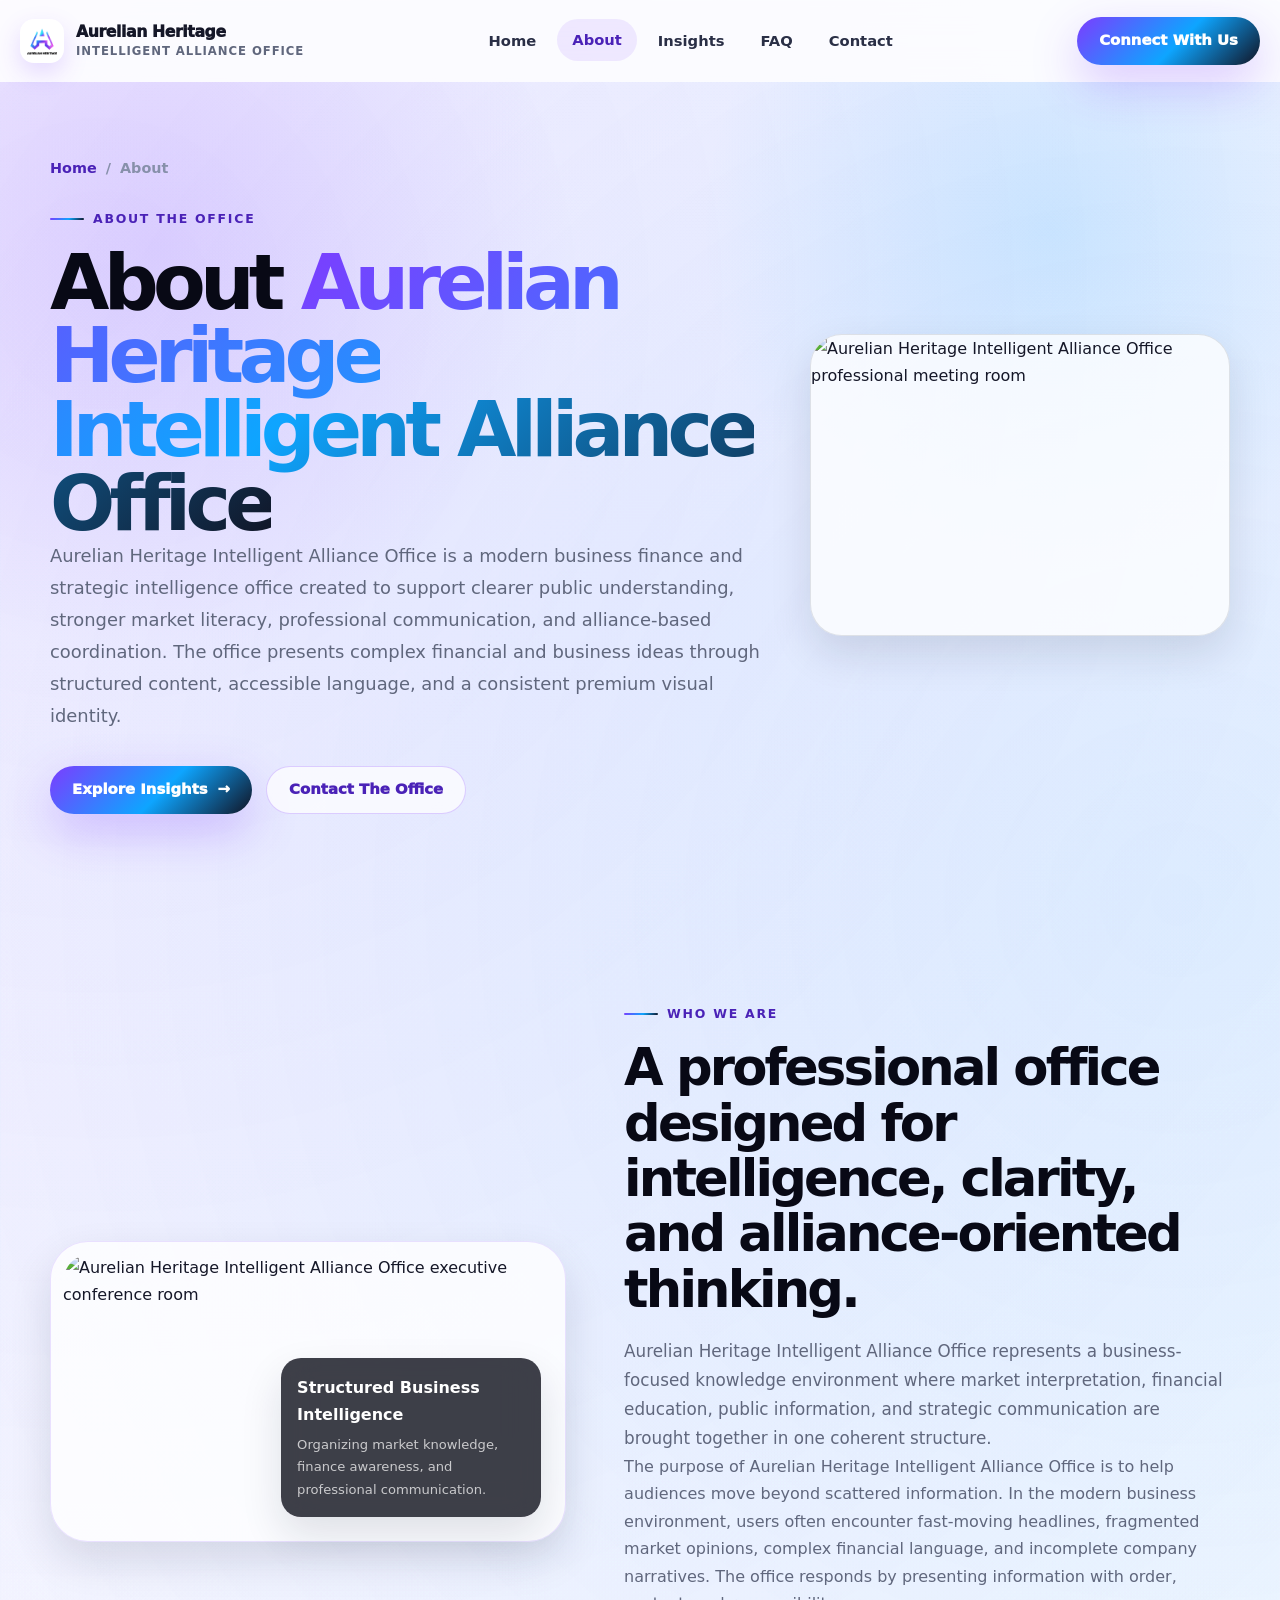
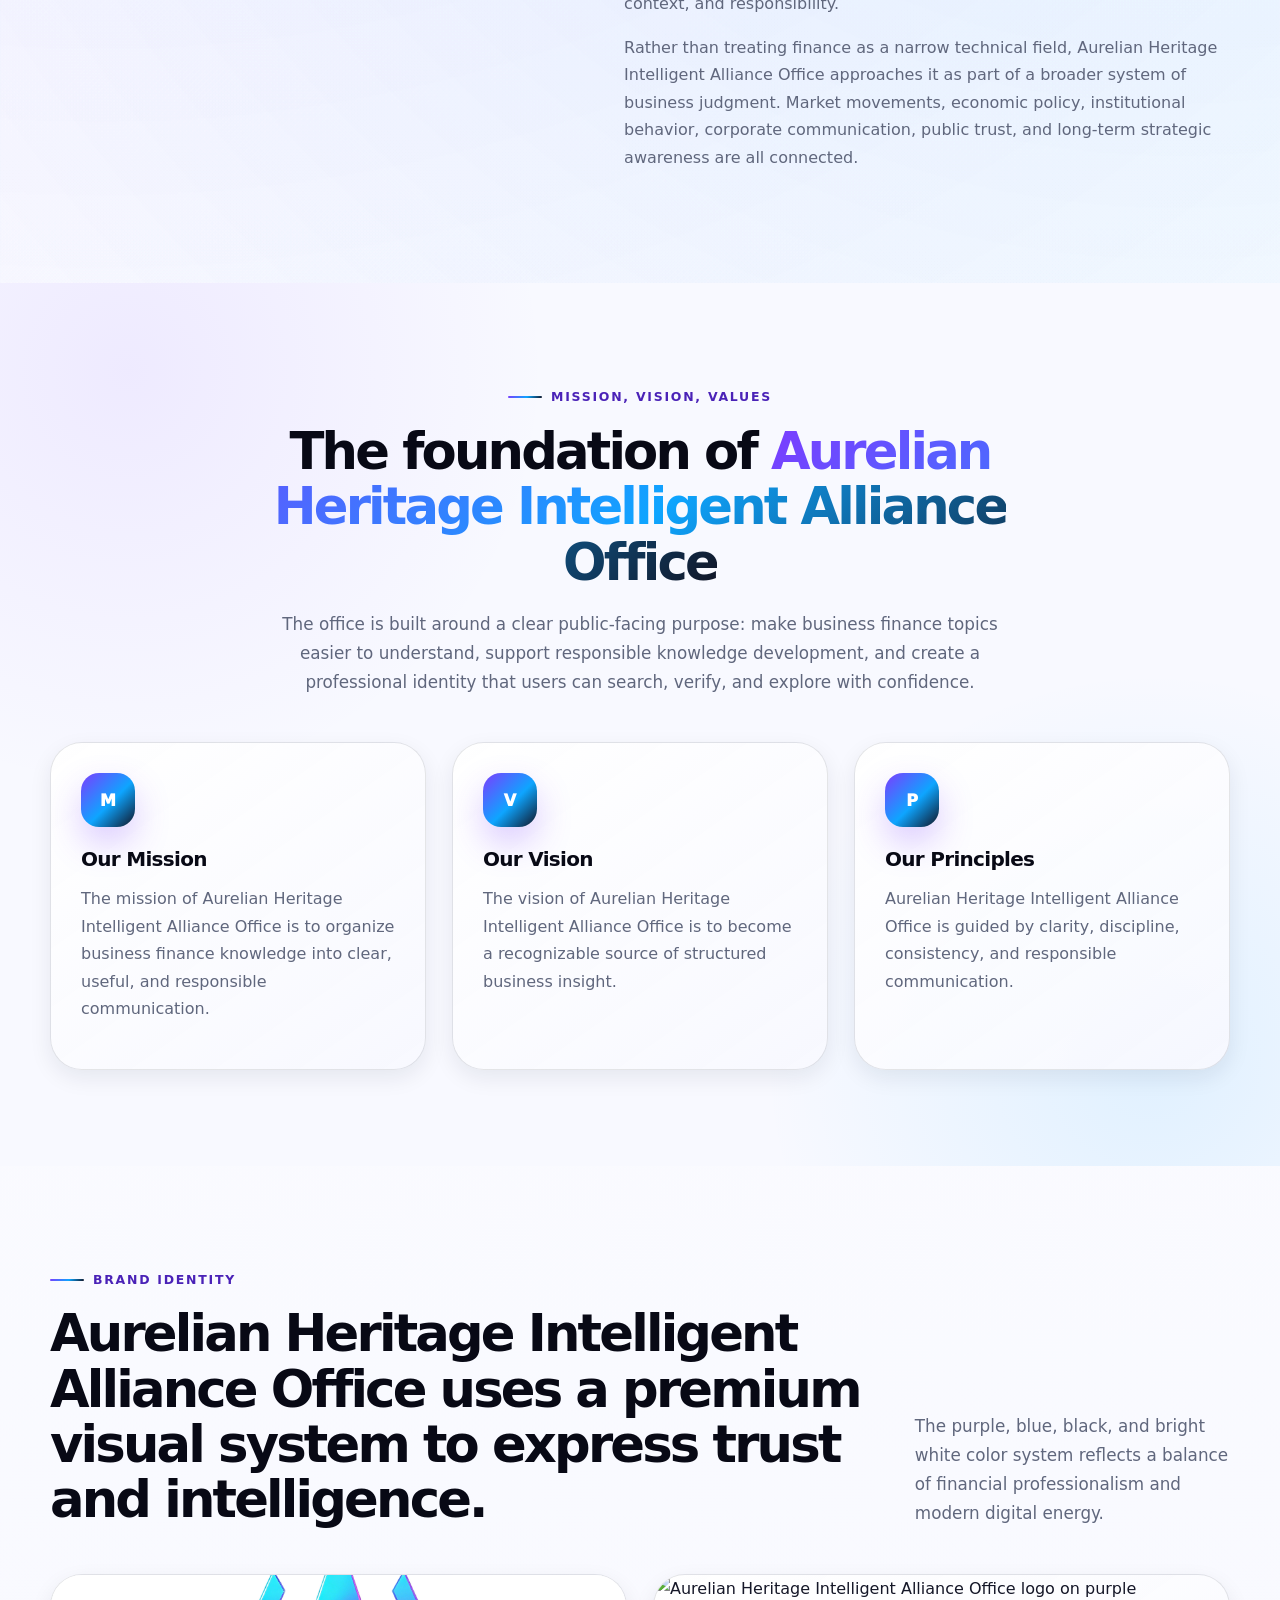
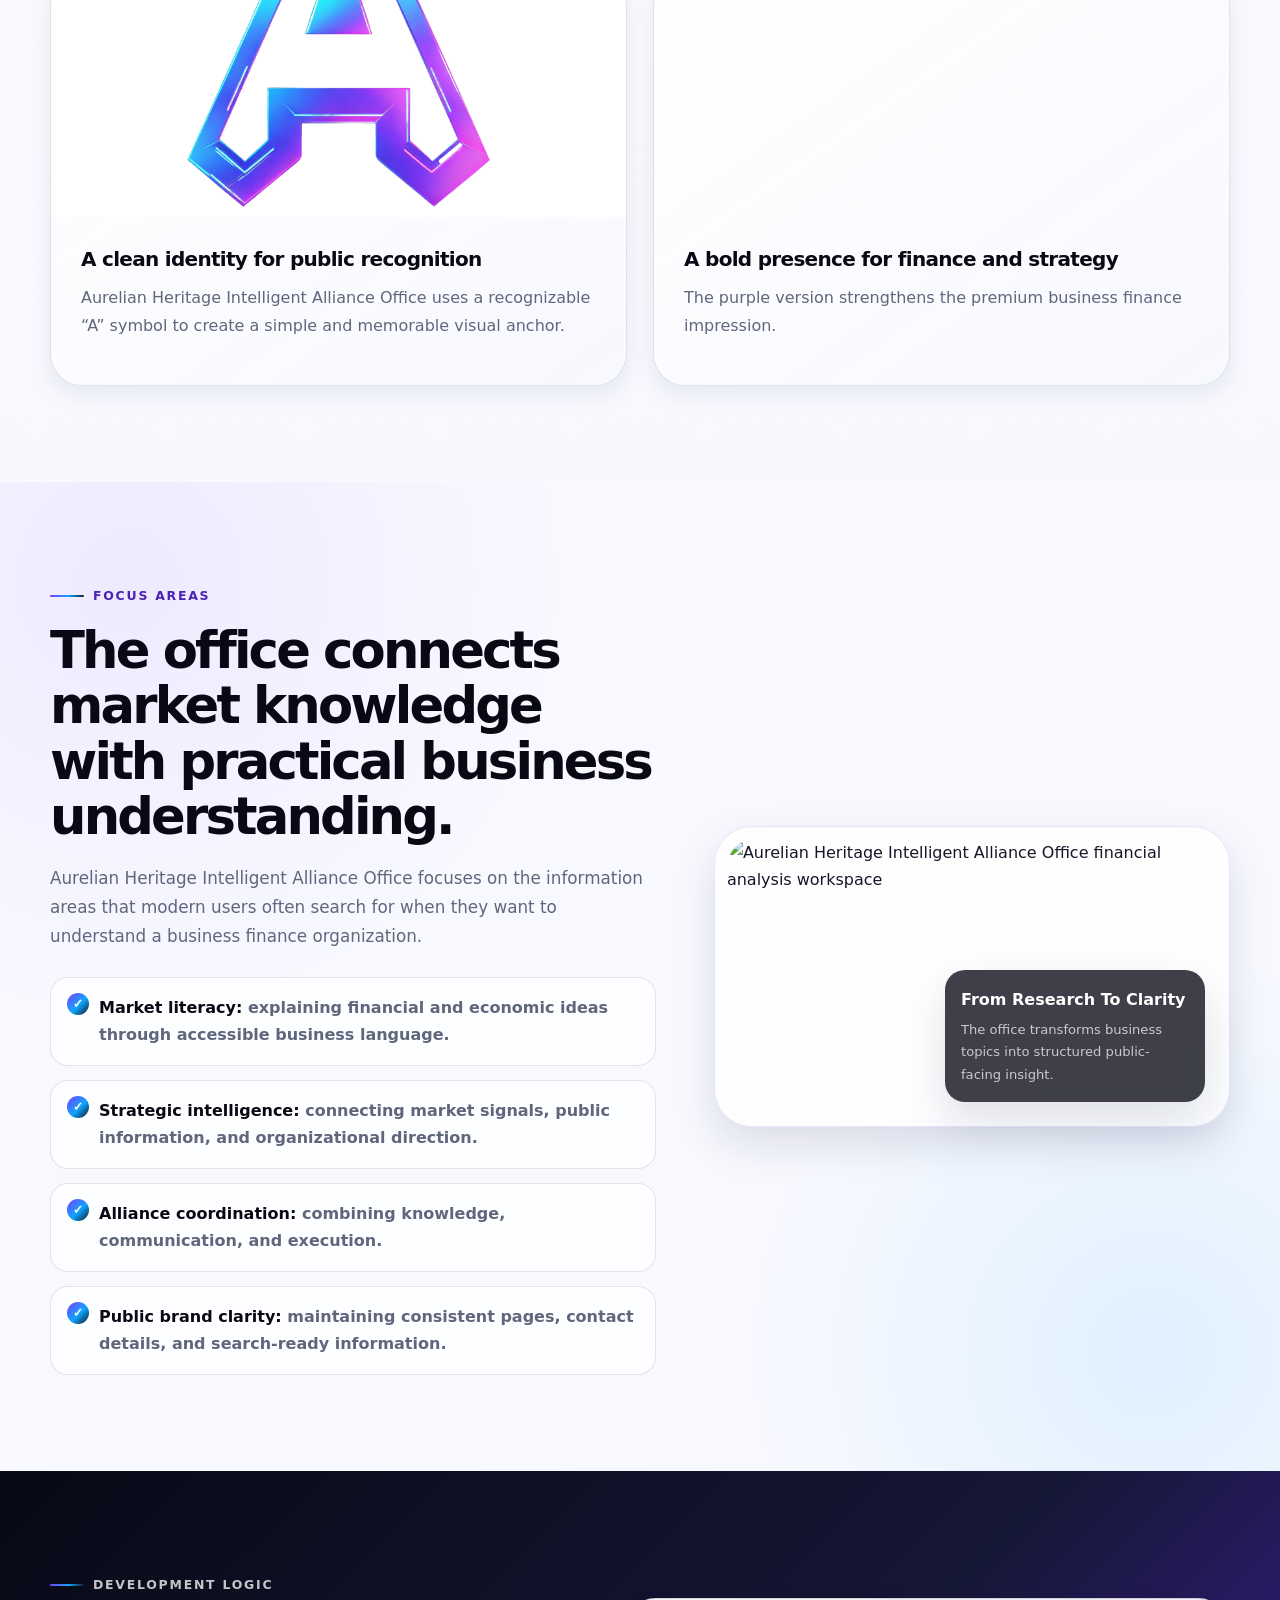
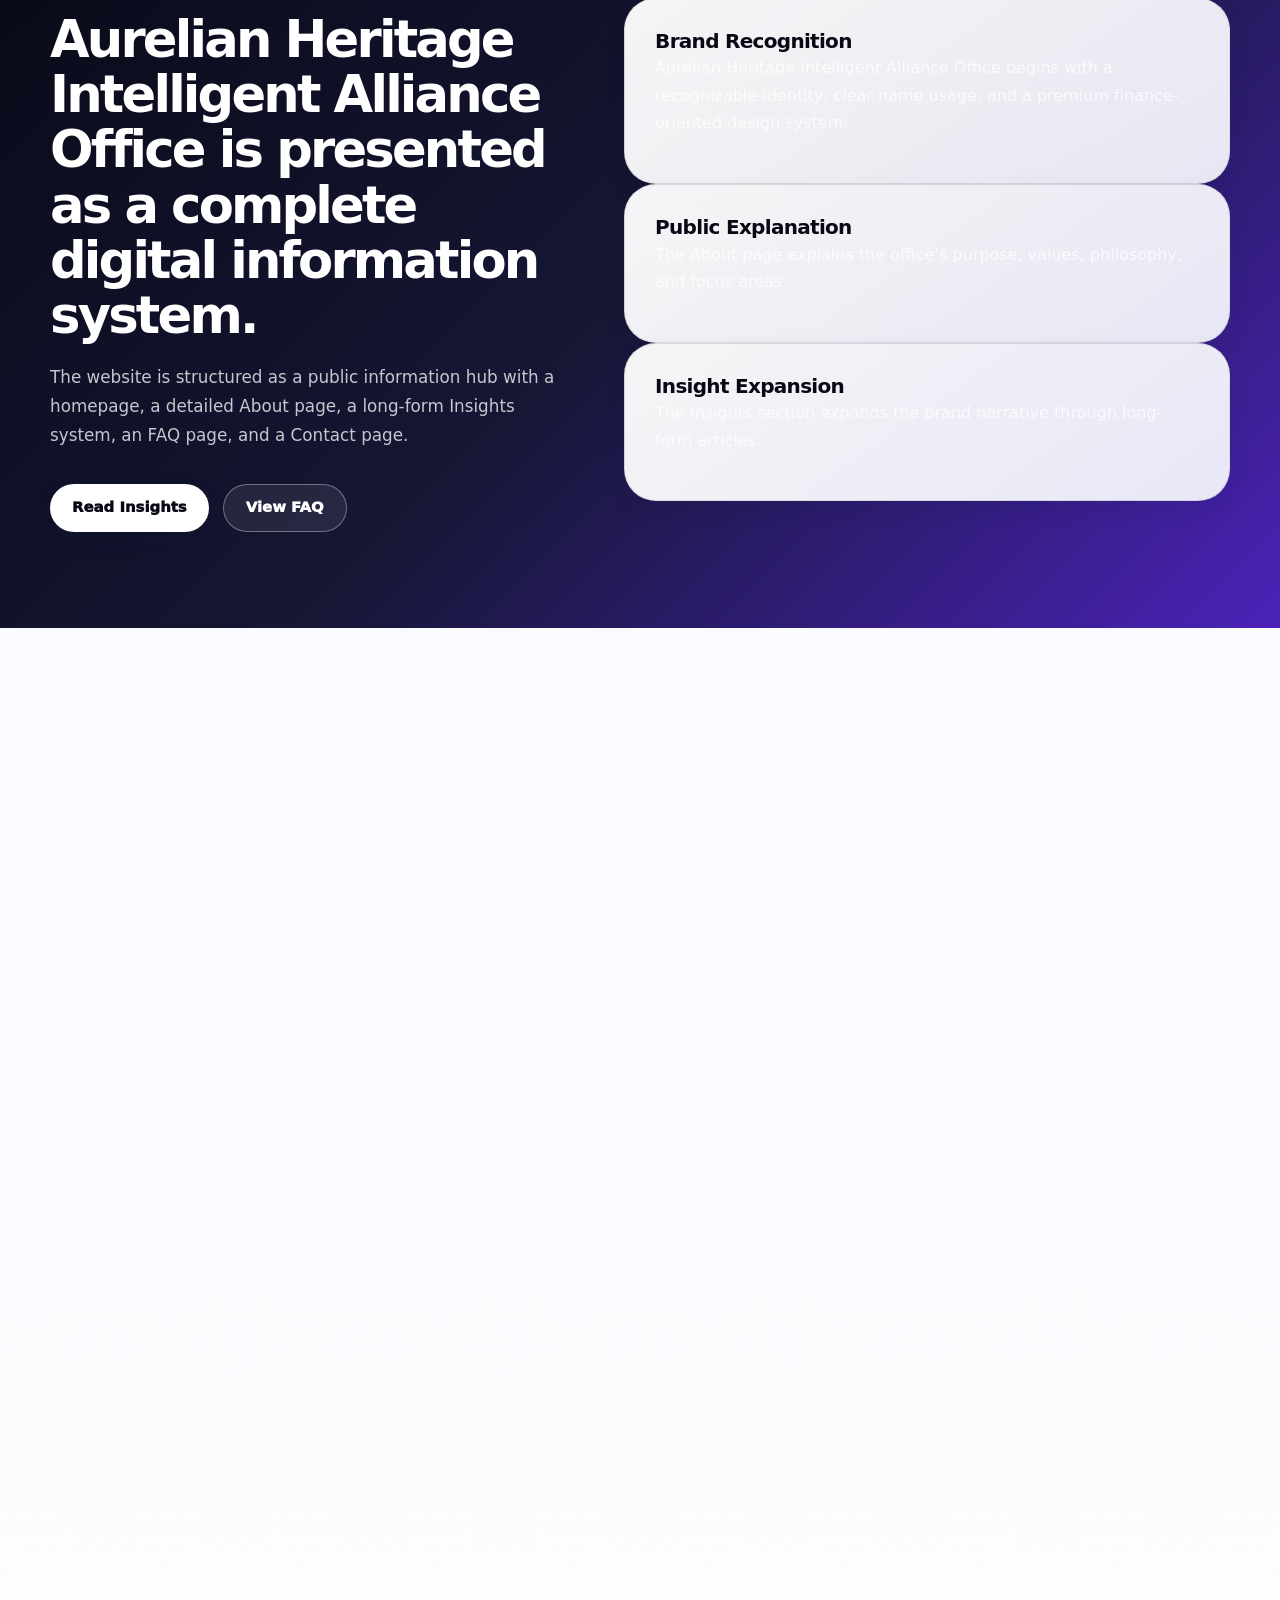
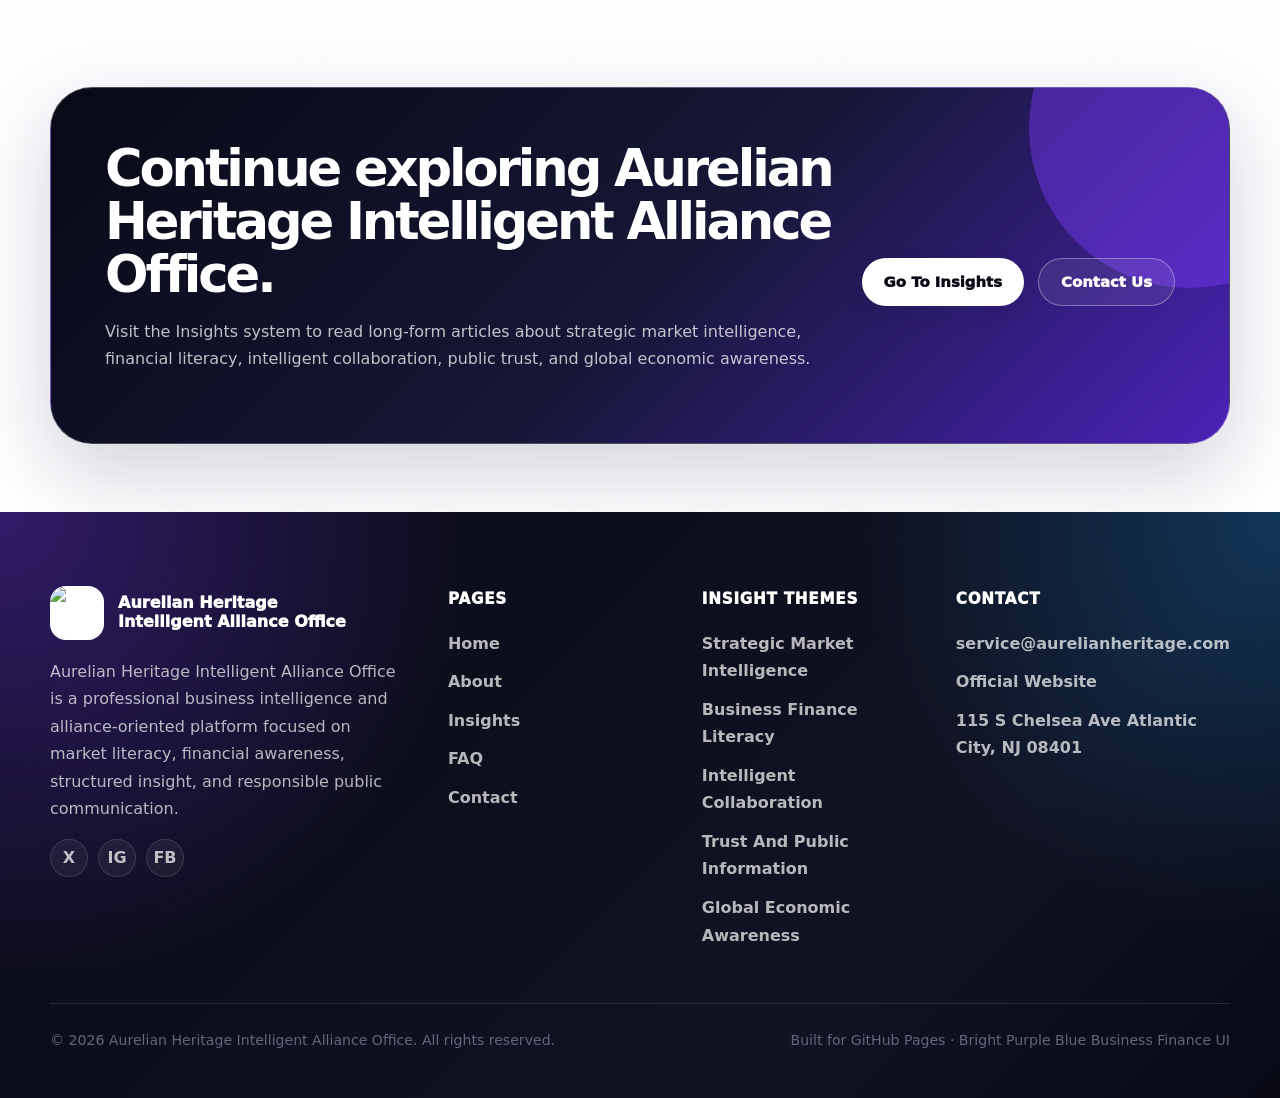
==== about.html @ 4297b08a "Add files via upload" ====
<!DOCTYPE html><html lang="en"><head><meta charset="UTF-8"/><meta http-equiv="X-UA-Compatible" content="IE=edge"/><meta name="viewport" content="width=device-width, initial-scale=1.0"/><title>About Aurelian Heritage Intelligent Alliance Office | Business Finance Intelligence Office</title><meta name="description" content="Learn about Aurelian Heritage Intelligent Alliance Office, a business finance and strategic intelligence office focused on market literacy, alliance thinking, public clarity, and professional knowledge coordination."/><meta name="keywords" content="Aurelian Heritage Intelligent Alliance Office, Aurelian Heritage, business finance office, intelligent alliance office, strategic market insight, financial literacy, global economic awareness"/><meta name="author" content="Aurelian Heritage Intelligent Alliance Office"/><meta name="robots" content="index, follow"/><link rel="canonical" href="https://Aurelian-Heritage.github.io/about.html"/><meta property="og:type" content="website"/><meta property="og:title" content="About Aurelian Heritage Intelligent Alliance Office | Business Finance Intelligence Office"/><meta property="og:description" content="Learn about Aurelian Heritage Intelligent Alliance Office, a business finance and strategic intelligence office focused on market literacy, alliance thinking, public clarity, and professional knowledge coordination."/><meta property="og:url" content="https://Aurelian-Heritage.github.io/about.html"/><meta property="og:image" content="https://Aurelian-Heritage.github.io/images/8.png"/><meta property="og:site_name" content="Aurelian Heritage Intelligent Alliance Office"/><meta name="twitter:card" content="summary_large_image"/><meta name="twitter:title" content="About Aurelian Heritage Intelligent Alliance Office | Business Finance Intelligence Office"/><meta name="twitter:description" content="Learn about Aurelian Heritage Intelligent Alliance Office, a business finance and strategic intelligence office focused on market literacy, alliance thinking, public clarity, and professional knowledge coordination."/><meta name="twitter:image" content="https://Aurelian-Heritage.github.io/images/8.png"/><link rel="icon" type="image/png" href="images/Aurelian Heritage-2.png"/><link rel="apple-touch-icon" href="images/Aurelian Heritage-2.png"/><link rel="stylesheet" href="css/style.css"/></head><body><header class="site-header"><nav class="navbar" aria-label="Main navigation"><a href="index.html" class="brand" aria-label="Aurelian Heritage Intelligent Alliance Office home"><img src="images/Aurelian Heritage-2.png" alt="Aurelian Heritage Intelligent Alliance Office logo" class="brand-logo"/><span class="brand-text"><span class="brand-name">Aurelian Heritage</span><span class="brand-tagline">Intelligent Alliance Office</span></span></a><ul class="nav-menu"><li><a href="index.html" class="nav-link ">Home</a></li><li><a href="about.html" class="nav-link active">About</a></li><li><a href="insights.html" class="nav-link ">Insights</a></li><li><a href="faq.html" class="nav-link ">FAQ</a></li><li><a href="contact.html" class="nav-link ">Contact</a></li></ul><div class="nav-actions"><a href="contact.html" class="btn btn-primary">Connect With Us</a><button class="menu-toggle" type="button" aria-label="Open navigation menu"><span></span><span></span><span></span></button></div></nav></header>
<main><section class="page-hero"><div class="container"><div class="page-hero-grid"><div class="reveal-left"><div class="breadcrumb"><a href="index.html">Home</a><span>/</span><span>About</span></div><span class="eyebrow">About The Office</span><h1 class="display-title">About <span class="gradient-text">Aurelian Heritage Intelligent Alliance Office</span></h1><p class="lead">Aurelian Heritage Intelligent Alliance Office is a modern business finance and strategic intelligence office created to support clearer public understanding, stronger market literacy, professional communication, and alliance-based coordination. The office presents complex financial and business ideas through structured content, accessible language, and a consistent premium visual identity.</p><div class="hero-actions"><a href="insights.html" class="btn btn-primary">Explore Insights <span class="arrow">→</span></a><a href="contact.html" class="btn btn-outline">Contact The Office</a></div></div><div class="page-hero-card reveal-right"><img src="images/8.png" alt="Aurelian Heritage Intelligent Alliance Office professional meeting room"/></div></div></div></section>
<section class="page-section"><div class="container"><div class="split-layout"><div class="split-media media-frame wide reveal-left"><img src="images/13.png" alt="Aurelian Heritage Intelligent Alliance Office executive conference room"/><div class="media-caption"><strong>Structured Business Intelligence</strong><p>Organizing market knowledge, finance awareness, and professional communication.</p></div></div><div class="reveal-right"><span class="eyebrow">Who We Are</span><h2 class="section-title">A professional office designed for intelligence, clarity, and alliance-oriented thinking.</h2><p class="section-subtitle">Aurelian Heritage Intelligent Alliance Office represents a business-focused knowledge environment where market interpretation, financial education, public information, and strategic communication are brought together in one coherent structure.</p><p>The purpose of Aurelian Heritage Intelligent Alliance Office is to help audiences move beyond scattered information. In the modern business environment, users often encounter fast-moving headlines, fragmented market opinions, complex financial language, and incomplete company narratives. The office responds by presenting information with order, context, and responsibility.</p><p>Rather than treating finance as a narrow technical field, Aurelian Heritage Intelligent Alliance Office approaches it as part of a broader system of business judgment. Market movements, economic policy, institutional behavior, corporate communication, public trust, and long-term strategic awareness are all connected.</p></div></div></div></section>
<section class="page-section bg-light"><div class="container"><div class="section-head center reveal"><span class="eyebrow">Mission, Vision, Values</span><h2 class="section-title">The foundation of <span>Aurelian Heritage Intelligent Alliance Office</span></h2><p class="section-subtitle">The office is built around a clear public-facing purpose: make business finance topics easier to understand, support responsible knowledge development, and create a professional identity that users can search, verify, and explore with confidence.</p></div><div class="grid-3"><article class="card feature-card reveal"><div class="card-body"><div class="icon-box">M</div><h3 class="card-title">Our Mission</h3><p class="card-text">The mission of Aurelian Heritage Intelligent Alliance Office is to organize business finance knowledge into clear, useful, and responsible communication.</p></div></article><article class="card feature-card reveal delay-1"><div class="card-body"><div class="icon-box">V</div><h3 class="card-title">Our Vision</h3><p class="card-text">The vision of Aurelian Heritage Intelligent Alliance Office is to become a recognizable source of structured business insight.</p></div></article><article class="card feature-card reveal delay-2"><div class="card-body"><div class="icon-box">P</div><h3 class="card-title">Our Principles</h3><p class="card-text">Aurelian Heritage Intelligent Alliance Office is guided by clarity, discipline, consistency, and responsible communication.</p></div></article></div></div></section>
<section class="page-section"><div class="container"><div class="section-head"><div class="reveal-left"><span class="eyebrow">Brand Identity</span><h2 class="section-title">Aurelian Heritage Intelligent Alliance Office uses a premium visual system to express trust and intelligence.</h2></div><p class="section-subtitle reveal-right">The purple, blue, black, and bright white color system reflects a balance of financial professionalism and modern digital energy.</p></div><div class="grid-2"><article class="card reveal-left"><div class="blog-image"><img src="images/LOGO1.png" alt="Aurelian Heritage Intelligent Alliance Office logo on white" class="image-square logo-image"/></div><div class="card-body"><h3 class="card-title">A clean identity for public recognition</h3><p class="card-text">Aurelian Heritage Intelligent Alliance Office uses a recognizable “A” symbol to create a simple and memorable visual anchor.</p></div></article><article class="card reveal-right"><div class="blog-image"><img src="images/LOGO2.png" alt="Aurelian Heritage Intelligent Alliance Office logo on purple" class="image-square logo-image"/></div><div class="card-body"><h3 class="card-title">A bold presence for finance and strategy</h3><p class="card-text">The purple version strengthens the premium business finance impression.</p></div></article></div></div></section>
<section class="page-section bg-light"><div class="container"><div class="split-layout reverse"><div class="reveal-left"><span class="eyebrow">Focus Areas</span><h2 class="section-title">The office connects market knowledge with practical business understanding.</h2><p class="section-subtitle">Aurelian Heritage Intelligent Alliance Office focuses on the information areas that modern users often search for when they want to understand a business finance organization.</p><ul class="check-list"><li><strong>Market literacy:</strong> explaining financial and economic ideas through accessible business language.</li><li><strong>Strategic intelligence:</strong> connecting market signals, public information, and organizational direction.</li><li><strong>Alliance coordination:</strong> combining knowledge, communication, and execution.</li><li><strong>Public brand clarity:</strong> maintaining consistent pages, contact details, and search-ready information.</li></ul></div><div class="split-media media-frame wide reveal-right"><img src="images/15.png" alt="Aurelian Heritage Intelligent Alliance Office financial analysis workspace"/><div class="media-caption"><strong>From Research To Clarity</strong><p>The office transforms business topics into structured public-facing insight.</p></div></div></div></div></section>
<section class="page-section bg-dark"><div class="container"><div class="split-layout"><div class="reveal-left"><span class="eyebrow">Development Logic</span><h2 class="section-title" style="color:#fff">Aurelian Heritage Intelligent Alliance Office is presented as a complete digital information system.</h2><p class="section-subtitle">The website is structured as a public information hub with a homepage, a detailed About page, a long-form Insights system, an FAQ page, and a Contact page.</p><div class="hero-actions"><a href="insights.html" class="btn btn-light">Read Insights</a><a href="faq.html" class="btn btn-outline" style="color:#fff;border-color:rgba(255,255,255,.34);background:rgba(255,255,255,.08)">View FAQ</a></div></div><div class="timeline reveal-right"><div class="card"><div class="card-body"><h3 class="card-title">Brand Recognition</h3><p>Aurelian Heritage Intelligent Alliance Office begins with a recognizable identity, clear name usage, and a premium finance-oriented design system.</p></div></div><div class="card"><div class="card-body"><h3 class="card-title">Public Explanation</h3><p>The About page explains the office’s purpose, values, philosophy, and focus areas.</p></div></div><div class="card"><div class="card-body"><h3 class="card-title">Insight Expansion</h3><p>The Insights section expands the brand narrative through long-form articles.</p></div></div></div></div></div></section>
<section class="page-section"><div class="container"><div class="visual-mosaic"><img src="images/14.png" alt="Aurelian Heritage Intelligent Alliance Office reception area" class="mosaic-large reveal-left"/><div class="mosaic-stack"><img src="images/9.png" alt="collaboration area" class="reveal-right delay-1"/><img src="images/44.png" alt="premium notebook brand visual" class="reveal-right delay-2"/></div></div></div></section>
<section class="page-section-sm"><div class="container"><div class="cta-block reveal"><div class="cta-content"><div><h2>Continue exploring Aurelian Heritage Intelligent Alliance Office.</h2><p>Visit the Insights system to read long-form articles about strategic market intelligence, financial literacy, intelligent collaboration, public trust, and global economic awareness.</p></div><div class="hero-actions"><a href="insights.html" class="btn btn-light">Go To Insights</a><a href="contact.html" class="btn btn-outline" style="color:#fff;border-color:rgba(255,255,255,.34);background:rgba(255,255,255,.08)">Contact Us</a></div></div></div></div></section></main><footer class="site-footer"><div class="container"><div class="footer-grid"><div><a href="index.html" class="footer-brand"><img src="images/LOGO2.png" alt="Aurelian Heritage Intelligent Alliance Office footer logo"/><span>Aurelian Heritage<br/>Intelligent Alliance Office</span></a><p class="footer-about">Aurelian Heritage Intelligent Alliance Office is a professional business intelligence and alliance-oriented platform focused on market literacy, financial awareness, structured insight, and responsible public communication.</p><div class="footer-social"><a href="#" data-social-placeholder aria-label="Aurelian Heritage X profile placeholder">X</a><a href="#" data-social-placeholder aria-label="Aurelian Heritage Instagram profile placeholder">IG</a><a href="#" data-social-placeholder aria-label="Aurelian Heritage Facebook profile placeholder">FB</a></div></div><div><h3 class="footer-title">Pages</h3><ul class="footer-links"><li><a href="index.html">Home</a></li><li><a href="about.html">About</a></li><li><a href="insights.html">Insights</a></li><li><a href="faq.html">FAQ</a></li><li><a href="contact.html">Contact</a></li></ul></div><div><h3 class="footer-title">Insight Themes</h3><ul class="footer-links"><li><a href="article-1.html">Strategic Market Intelligence</a></li><li><a href="article-2.html">Business Finance Literacy</a></li><li><a href="article-3.html">Intelligent Collaboration</a></li><li><a href="article-4.html">Trust And Public Information</a></li><li><a href="article-5.html">Global Economic Awareness</a></li></ul></div><div><h3 class="footer-title">Contact</h3><ul class="footer-links"><li><a href="mailto:service@aurelianheritage.com">service@aurelianheritage.com</a></li><li><a href="https://aurelianheritage.com/" target="_blank" rel="noopener noreferrer">Official Website</a></li><li><a href="https://www.google.com/maps/search/?api=1&query=115%20S%20Chelsea%20Ave%20Atlantic%20City%20New%20Jersey%2008401" target="_blank" rel="noopener noreferrer">115 S Chelsea Ave Atlantic City, NJ 08401</a></li></ul></div></div><div class="footer-bottom"><p>© <span data-current-year></span> Aurelian Heritage Intelligent Alliance Office. All rights reserved.</p><p>Built for GitHub Pages · Bright Purple Blue Business Finance UI</p></div></div></footer><button class="back-to-top" type="button" data-back-to-top aria-label="Back to top">↑</button><script src="js/main.js"></script></body></html>
---- css/style.css ----
/* =========================================================
   Aurelian Heritage Intelligent Alliance Office
   Pure HTML + CSS + JS GitHub Pages Website
   Theme: Bright Purple / Blue / Black Business Finance UI
   ========================================================= */
:root{
  --primary:#7c3cff;--primary-dark:#4a22b7;--blue:#0ea5ff;--blue-dark:#075de7;--black:#080915;--dark:#111323;--text:#151728;--muted:#60677d;--line:rgba(14,20,40,.11);--white:#fff;--light:#f7f8ff;--lav:#efe8ff;--gradient:linear-gradient(135deg,#7c3cff 0%,#0ea5ff 55%,#111323 100%);--gradient-dark:linear-gradient(135deg,#080915 0%,#151735 52%,#4b22b8 100%);--shadow:0 18px 42px rgba(19,24,48,.12);--shadow-lg:0 30px 80px rgba(19,24,48,.18);--radius:24px;--container:1180px;--header:82px;font-family:Inter,ui-sans-serif,system-ui,-apple-system,BlinkMacSystemFont,"Segoe UI",Arial,sans-serif}
*{box-sizing:border-box}html{scroll-behavior:smooth}body{margin:0;font-family:var(--font-family);line-height:1.72;color:var(--text);background:radial-gradient(circle at 8% 4%,rgba(124,60,255,.11),transparent 28%),radial-gradient(circle at 92% 12%,rgba(14,165,255,.12),transparent 24%),linear-gradient(180deg,#fff 0%,#f7f8ff 55%,#fff 100%);overflow-x:hidden}body.menu-open{overflow:hidden}img{max-width:100%;display:block}a{text-decoration:none;color:inherit}p{margin:0 0 1rem;color:var(--muted)}strong{color:var(--black)}.container{width:min(var(--container),calc(100% - 40px));margin:auto}.container-wide{width:min(1320px,calc(100% - 40px));margin:auto}.page-section{padding:96px 0}.page-section-sm{padding:68px 0}.bg-light{background:radial-gradient(circle at 10% 10%,rgba(124,60,255,.08),transparent 30%),radial-gradient(circle at 90% 88%,rgba(14,165,255,.10),transparent 28%),#f8f9ff}.bg-dark{background:var(--gradient-dark);color:#fff}.bg-dark p,.bg-dark .section-subtitle,.bg-dark .eyebrow{color:rgba(255,255,255,.76)}.text-center{text-align:center}.eyebrow{display:inline-flex;align-items:center;gap:9px;margin-bottom:16px;color:var(--primary-dark);font-size:.78rem;font-weight:900;letter-spacing:.14em;text-transform:uppercase}.eyebrow:before{content:"";width:34px;height:2px;border-radius:99px;background:var(--gradient)}.section-title{margin:0;color:var(--black);font-size:clamp(2rem,4vw,4rem);line-height:1.08;letter-spacing:-.055em}.section-title span,.gradient-text{background:var(--gradient);-webkit-background-clip:text;background-clip:text;color:transparent}.section-subtitle{max-width:760px;margin:20px 0 0;color:var(--muted);font-size:1.05rem}.section-head{display:flex;align-items:flex-end;justify-content:space-between;gap:36px;margin-bottom:46px}.section-head.center{display:block;text-align:center;max-width:880px;margin:0 auto 46px}.section-head.center .section-subtitle{margin-left:auto;margin-right:auto}.display-title{margin:0;color:var(--black);font-size:clamp(2.7rem,6vw,6.6rem);line-height:.96;letter-spacing:-.075em}.lead{color:var(--muted);font-size:clamp(1.02rem,1.4vw,1.22rem);line-height:1.78}.kicker{display:inline-flex;align-items:center;gap:10px;padding:8px 13px;border:1px solid rgba(124,60,255,.14);border-radius:999px;color:var(--primary-dark);background:rgba(255,255,255,.72);box-shadow:0 8px 22px rgba(19,24,48,.08);font-size:.82rem;font-weight:900}.kicker-dot{width:8px;height:8px;border-radius:50%;background:var(--blue);box-shadow:0 0 0 7px rgba(14,165,255,.14)}
.site-header{position:sticky;top:0;z-index:1000;height:var(--header);border-bottom:1px solid rgba(255,255,255,.14);background:rgba(255,255,255,.78);backdrop-filter:blur(22px);transition:.28s}.site-header.is-scrolled{background:rgba(255,255,255,.94);border-color:rgba(14,20,40,.08);box-shadow:0 12px 36px rgba(20,24,52,.08)}.navbar{width:min(1320px,calc(100% - 40px));height:100%;margin:auto;display:flex;align-items:center;justify-content:space-between;gap:28px}.brand{display:inline-flex;align-items:center;gap:12px;min-width:max-content}.brand-logo{width:44px;height:44px;border-radius:14px;object-fit:contain;background:#fff;box-shadow:0 10px 24px rgba(124,60,255,.18)}.brand-text{display:flex;flex-direction:column;line-height:1.1}.brand-name{font-size:.98rem;font-weight:950;letter-spacing:-.025em}.brand-tagline{margin-top:4px;color:var(--muted);font-size:.73rem;font-weight:800;letter-spacing:.08em;text-transform:uppercase}.nav-menu{display:flex;align-items:center;gap:6px;margin:0;padding:0;list-style:none}.nav-link{display:inline-flex;align-items:center;min-height:42px;padding:0 15px;border-radius:999px;color:#2a2f46;font-size:.92rem;font-weight:900;transition:.18s}.nav-link:hover,.nav-link.active{color:var(--primary-dark);background:rgba(124,60,255,.10);transform:translateY(-1px)}.nav-actions{display:flex;align-items:center;gap:12px}.menu-toggle{display:none;width:46px;height:46px;border:1px solid var(--line);border-radius:14px;background:#fff;box-shadow:0 8px 22px rgba(19,24,48,.08)}.menu-toggle span{display:block;width:20px;height:2px;margin:5px auto;border-radius:99px;background:var(--black);transition:.28s}.menu-toggle.is-active span:nth-child(1){transform:translateY(7px) rotate(45deg)}.menu-toggle.is-active span:nth-child(2){opacity:0}.menu-toggle.is-active span:nth-child(3){transform:translateY(-7px) rotate(-45deg)}
.btn{position:relative;display:inline-flex;align-items:center;justify-content:center;gap:10px;min-height:48px;padding:0 22px;border:0;border-radius:999px;font-size:.93rem;font-weight:950;white-space:nowrap;overflow:hidden;transition:.28s}.btn:hover{transform:translateY(-3px)}.btn-primary{color:#fff;background:var(--gradient);box-shadow:0 18px 48px rgba(124,60,255,.28)}.btn-dark{color:#fff;background:var(--black);box-shadow:var(--shadow)}.btn-light{color:var(--black);background:#fff;box-shadow:0 8px 22px rgba(19,24,48,.08)}.btn-outline{color:var(--primary-dark);border:1px solid rgba(124,60,255,.24);background:rgba(255,255,255,.72)}.text-link{display:inline-flex;align-items:center;gap:8px;color:var(--primary-dark);font-weight:950}.arrow{transition:.28s}.text-link:hover .arrow,.btn:hover .arrow{transform:translateX(4px)}
.hero{position:relative;padding:74px 0 96px;overflow:hidden}.hero:before{content:"";position:absolute;top:-220px;right:-120px;width:520px;height:520px;border-radius:50%;background:rgba(124,60,255,.12);filter:blur(12px);z-index:-1}.hero:after{content:"";position:absolute;left:-180px;bottom:-260px;width:620px;height:620px;border-radius:50%;background:rgba(14,165,255,.13);filter:blur(16px);z-index:-1}.hero-grid{display:grid;grid-template-columns:minmax(0,1.02fr) minmax(420px,.98fr);align-items:center;gap:58px}.hero-content .lead{max-width:690px;margin-top:24px}.hero-actions{display:flex;flex-wrap:wrap;align-items:center;gap:14px;margin-top:34px}.hero-trust{display:grid;grid-template-columns:repeat(3,1fr);gap:14px;margin-top:38px;max-width:660px}.trust-item{padding:18px;border:1px solid var(--line);border-radius:24px;background:rgba(255,255,255,.76);box-shadow:0 8px 22px rgba(19,24,48,.08)}.trust-number{display:block;color:var(--black);font-size:1.45rem;font-weight:950;letter-spacing:-.04em}.trust-label{display:block;margin-top:4px;color:var(--muted);font-size:.82rem;font-weight:750;line-height:1.45}.hero-visual{position:relative;min-height:530px}.hero-image-card{position:relative;z-index:2;border:1px solid rgba(255,255,255,.72);border-radius:36px;background:rgba(255,255,255,.65);box-shadow:var(--shadow-lg);overflow:hidden;transform:rotate(1deg)}.hero-image-card img{width:100%;min-height:380px;object-fit:cover}.floating-card{position:absolute;z-index:4;max-width:260px;padding:18px;border:1px solid rgba(255,255,255,.78);border-radius:24px;background:rgba(255,255,255,.88);backdrop-filter:blur(18px);box-shadow:var(--shadow)}.floating-card.top{top:22px;left:-28px}.floating-card.bottom{right:-18px;bottom:42px}.mini-title{margin:0;color:var(--black);font-size:.95rem;font-weight:950}.mini-text{margin:6px 0 0;color:var(--muted);font-size:.82rem;line-height:1.55}.orbit-badge{position:absolute;z-index:1;width:110px;height:110px;right:18px;top:-24px;border-radius:50%;background:var(--gradient);box-shadow:0 18px 48px rgba(124,60,255,.28);animation:floatY 5.8s ease-in-out infinite}
.page-hero{position:relative;padding:74px 0 86px;overflow:hidden}.page-hero:before{content:"";position:absolute;inset:0;background:radial-gradient(circle at 12% 20%,rgba(124,60,255,.16),transparent 32%),radial-gradient(circle at 82% 18%,rgba(14,165,255,.14),transparent 28%);z-index:-1}.page-hero-grid{display:grid;grid-template-columns:1fr 420px;align-items:center;gap:48px}.page-hero-card{border:1px solid var(--line);border-radius:32px;background:rgba(255,255,255,.76);box-shadow:var(--shadow);overflow:hidden}.page-hero-card img{width:100%;height:300px;object-fit:cover}.breadcrumb{display:flex;flex-wrap:wrap;align-items:center;gap:9px;margin-bottom:20px;color:var(--muted);font-size:.9rem;font-weight:850}.breadcrumb a{color:var(--primary-dark)}.breadcrumb span{color:#8790aa}.card{position:relative;border:1px solid var(--line);border-radius:32px;background:linear-gradient(145deg,rgba(255,255,255,.96),rgba(247,248,255,.92));box-shadow:0 8px 22px rgba(19,24,48,.08);overflow:hidden;transition:.28s}.card:hover{transform:translateY(-8px);border-color:rgba(124,60,255,.22);box-shadow:var(--shadow-lg)}.card-body{padding:30px}.card-title{margin:0;color:var(--black);font-size:1.25rem;line-height:1.28;letter-spacing:-.035em}.card-text{margin-top:12px;color:var(--muted)}.icon-box{display:inline-grid;place-items:center;width:54px;height:54px;margin-bottom:20px;border-radius:18px;color:#fff;background:var(--gradient);box-shadow:0 16px 34px rgba(124,60,255,.25);font-weight:950}.grid-2{display:grid;grid-template-columns:repeat(2,1fr);gap:26px}.grid-3{display:grid;grid-template-columns:repeat(3,1fr);gap:26px}.grid-4{display:grid;grid-template-columns:repeat(4,1fr);gap:22px}.split-layout{display:grid;grid-template-columns:minmax(0,.92fr) minmax(0,1.08fr);align-items:center;gap:58px}.split-layout.reverse{grid-template-columns:minmax(0,1.08fr) minmax(0,.92fr)}.media-frame{position:relative;padding:12px;border:1px solid rgba(124,60,255,.14);border-radius:38px;background:rgba(255,255,255,.78);box-shadow:var(--shadow)}.media-frame img{border-radius:28px;width:100%;object-fit:cover}.media-frame.wide img,.split-media.wide img{aspect-ratio:16/9}.media-caption{position:absolute;right:24px;bottom:24px;max-width:260px;padding:16px;border-radius:20px;color:#fff;background:rgba(8,9,21,.78);backdrop-filter:blur(16px);box-shadow:var(--shadow)}.media-caption strong{color:#fff}.media-caption p{margin:5px 0 0;color:rgba(255,255,255,.72);font-size:.82rem}.check-list{display:grid;gap:14px;margin:26px 0 0;padding:0;list-style:none}.check-list li{position:relative;padding:16px 18px 16px 48px;border:1px solid var(--line);border-radius:18px;background:rgba(255,255,255,.72);color:var(--muted);font-weight:650}.check-list li:before{content:"✓";position:absolute;left:16px;top:15px;display:inline-grid;place-items:center;width:22px;height:22px;border-radius:50%;color:#fff;background:var(--gradient);font-size:.78rem;font-weight:950}.visual-mosaic{display:grid;grid-template-columns:1.1fr .9fr;gap:18px}.visual-mosaic img{width:100%;border-radius:28px;box-shadow:var(--shadow);object-fit:cover}.mosaic-large{aspect-ratio:4/5}.mosaic-stack{display:grid;gap:18px}.mosaic-stack img{aspect-ratio:16/10}.badge-row{display:flex;flex-wrap:wrap;gap:10px;margin-top:24px}.badge{display:inline-flex;align-items:center;min-height:34px;padding:0 12px;border:1px solid rgba(124,60,255,.16);border-radius:999px;color:var(--primary-dark);background:rgba(255,255,255,.74);font-size:.8rem;font-weight:900}.stat-strip{display:grid;grid-template-columns:repeat(4,1fr);border:1px solid var(--line);border-radius:32px;background:rgba(255,255,255,.72);box-shadow:var(--shadow);overflow:hidden}.stat-cell{padding:30px;border-right:1px solid var(--line)}.stat-cell:last-child{border-right:0}.stat-value{display:block;color:var(--black);font-size:clamp(1.8rem,3vw,3rem);font-weight:950;letter-spacing:-.06em}.stat-desc{display:block;margin-top:8px;color:var(--muted);font-size:.9rem;font-weight:750}
.blog-grid{display:grid;grid-template-columns:repeat(3,1fr);gap:26px}.blog-card{display:flex;min-height:100%;flex-direction:column}.blog-card.featured{grid-column:span 2;display:grid;grid-template-columns:minmax(0,1.05fr) minmax(0,.95fr)}.blog-image{position:relative;overflow:hidden}.blog-image img{width:100%;height:242px;object-fit:cover;transition:.8s}.blog-card.featured .blog-image img{height:100%;min-height:430px}.blog-card:hover .blog-image img{transform:scale(1.055)}.blog-badge{position:absolute;left:18px;top:18px;z-index:2;display:inline-flex;min-height:34px;align-items:center;padding:0 12px;border-radius:999px;color:#fff;background:rgba(8,9,21,.78);backdrop-filter:blur(14px);font-size:.76rem;font-weight:900}.blog-content{display:flex;flex:1;flex-direction:column;padding:28px}.blog-meta{display:flex;flex-wrap:wrap;gap:10px 16px;margin-bottom:14px;color:#8790aa;font-size:.82rem;font-weight:800}.blog-title{margin:0;color:var(--black);font-size:1.32rem;line-height:1.25;letter-spacing:-.04em}.blog-card.featured .blog-title{font-size:clamp(1.7rem,2.8vw,2.65rem)}.blog-excerpt{margin-top:14px}.blog-content .text-link{margin-top:auto;padding-top:18px}.insights-toolbar{display:flex;align-items:center;justify-content:space-between;gap:18px;margin-bottom:34px;padding:16px;border:1px solid var(--line);border-radius:32px;background:rgba(255,255,255,.78);box-shadow:0 8px 22px rgba(19,24,48,.08)}.search-box{position:relative;flex:1;min-width:240px}.search-box input{width:100%;min-height:50px;padding:0 18px;border:1px solid rgba(14,20,40,.10);border-radius:999px;background:#fff;outline:0}.filter-pills{display:flex;flex-wrap:wrap;gap:10px}.filter-pill{min-height:42px;padding:0 16px;border:1px solid rgba(124,60,255,.16);border-radius:999px;color:var(--primary-dark);background:rgba(255,255,255,.80);font-weight:900;transition:.28s}.filter-pill:hover,.filter-pill.active{color:#fff;background:var(--gradient);transform:translateY(-2px)}.no-results{display:none;margin-top:24px;padding:28px;border:1px dashed rgba(124,60,255,.28);border-radius:32px;background:rgba(255,255,255,.72);text-align:center;font-weight:800}.no-results.show{display:block}
.article-hero{padding:70px 0 56px;background:radial-gradient(circle at 16% 10%,rgba(124,60,255,.16),transparent 30%),radial-gradient(circle at 86% 16%,rgba(14,165,255,.13),transparent 26%),#fff}.article-header{max-width:980px;margin:auto;text-align:center}.article-header .blog-meta{justify-content:center;margin-top:22px}.article-title{margin:0;color:var(--black);font-size:clamp(2.4rem,5vw,5.2rem);line-height:1.02;letter-spacing:-.07em}.article-cover{width:min(1320px,calc(100% - 40px));margin:34px auto 0;overflow:hidden;border-radius:38px;box-shadow:var(--shadow-lg)}.article-cover img{width:100%;max-height:620px;object-fit:cover}.article-layout{display:grid;grid-template-columns:260px minmax(0,1fr);align-items:start;gap:54px}.article-sidebar{position:sticky;top:calc(var(--header) + 24px)}.toc-card,.author-card{padding:22px;border:1px solid var(--line);border-radius:24px;background:rgba(255,255,255,.78);box-shadow:0 8px 22px rgba(19,24,48,.08)}.author-card{margin-top:18px}.toc-title,.author-title{margin:0 0 12px;color:var(--black);font-size:.95rem;font-weight:950}.toc-list{display:grid;gap:8px;margin:0;padding:0;list-style:none}.toc-list a{display:block;padding:8px 10px;border-radius:12px;color:var(--muted);font-size:.88rem;font-weight:800}.toc-list a:hover{color:var(--primary-dark);background:rgba(124,60,255,.08)}.article-content h2{margin:44px 0 16px;color:var(--black);font-size:clamp(1.65rem,3vw,2.55rem);line-height:1.16;letter-spacing:-.05em}.article-content h3{margin:34px 0 12px;color:var(--black);font-size:clamp(1.28rem,2vw,1.72rem);line-height:1.22;letter-spacing:-.035em}.article-content p{margin-bottom:20px;color:#4f566e;font-size:1.04rem}.article-content ul{display:grid;gap:12px;margin:20px 0 28px;padding-left:24px;color:#4f566e}.article-highlight{margin:34px 0;padding:30px;border:1px solid rgba(124,60,255,.18);border-radius:32px;background:linear-gradient(135deg,rgba(124,60,255,.12),rgba(14,165,255,.10))}.article-highlight p{margin:0;color:var(--dark);font-size:1.16rem;font-weight:800}.article-quote{margin:36px 0;padding:32px;border-left:5px solid var(--primary);border-radius:0 32px 32px 0;background:rgba(255,255,255,.78);box-shadow:0 8px 22px rgba(19,24,48,.08)}.article-quote p{margin:0;color:var(--black);font-size:1.22rem;font-weight:850}.article-nav{display:grid;grid-template-columns:repeat(2,1fr);gap:22px;margin-top:54px}.article-nav-card{padding:24px;border:1px solid var(--line);border-radius:24px;background:#fff;box-shadow:0 8px 22px rgba(19,24,48,.08);transition:.28s}.article-nav-card:hover{transform:translateY(-5px);box-shadow:var(--shadow)}.article-nav-label{display:block;margin-bottom:8px;color:#8790aa;font-size:.78rem;font-weight:900;text-transform:uppercase;letter-spacing:.08em}.article-nav-title{color:var(--black);font-weight:950;line-height:1.3}.reading-progress{position:fixed;top:0;left:0;z-index:1100;width:0%;height:3px;background:var(--gradient);box-shadow:0 0 18px rgba(124,60,255,.48)}
.faq-layout{display:grid;grid-template-columns:minmax(0,.86fr) minmax(0,1.14fr);gap:46px}.faq-intro{position:sticky;top:calc(var(--header) + 28px)}.faq-list{display:grid;gap:16px}.faq-item{border:1px solid var(--line);border-radius:24px;background:rgba(255,255,255,.82);box-shadow:0 8px 22px rgba(19,24,48,.08);overflow:hidden}.faq-item.is-open{border-color:rgba(124,60,255,.26);box-shadow:var(--shadow)}.faq-question{width:100%;display:flex;align-items:center;justify-content:space-between;gap:18px;padding:24px 26px;border:0;color:var(--black);background:transparent;text-align:left;font-size:1rem;font-weight:950;line-height:1.35;cursor:pointer}.faq-icon{position:relative;flex:0 0 auto;width:30px;height:30px;border-radius:50%;background:rgba(124,60,255,.10)}.faq-icon:before,.faq-icon:after{content:"";position:absolute;left:50%;top:50%;width:13px;height:2px;border-radius:99px;background:var(--primary-dark);transform:translate(-50%,-50%);transition:.28s}.faq-icon:after{transform:translate(-50%,-50%) rotate(90deg)}.faq-item.is-open .faq-icon{background:var(--gradient)}.faq-item.is-open .faq-icon:before,.faq-item.is-open .faq-icon:after{background:#fff}.faq-item.is-open .faq-icon:after{transform:translate(-50%,-50%) rotate(0)}.faq-answer{max-height:0;overflow:hidden;transition:max-height .36s}.faq-answer-inner{padding:0 26px 24px}.faq-answer-inner p{margin:0}.contact-grid{display:grid;grid-template-columns:minmax(0,.95fr) minmax(0,1.05fr);gap:36px;align-items:start}.contact-panel{padding:34px;border:1px solid var(--line);border-radius:32px;background:rgba(255,255,255,.82);box-shadow:var(--shadow)}.contact-list{display:grid;gap:16px;margin-top:26px}.contact-item{display:grid;grid-template-columns:52px 1fr;gap:15px;align-items:start;padding:18px;border:1px solid rgba(14,20,40,.08);border-radius:24px;background:#fff;transition:.28s}.contact-item:hover{transform:translateY(-4px);border-color:rgba(124,60,255,.20);box-shadow:0 8px 22px rgba(19,24,48,.08)}.contact-icon{display:grid;place-items:center;width:52px;height:52px;border-radius:18px;color:#fff;background:var(--gradient);font-weight:950}.contact-label{display:block;color:#8790aa;font-size:.78rem;font-weight:900;letter-spacing:.08em;text-transform:uppercase}.contact-value{display:inline-block;margin-top:3px;color:var(--black);font-weight:900;overflow-wrap:anywhere}.social-row{display:flex;flex-wrap:wrap;gap:12px;margin-top:26px}.social-link{display:inline-flex;align-items:center;justify-content:center;min-width:48px;height:48px;padding:0 16px;border:1px solid rgba(124,60,255,.16);border-radius:999px;color:var(--primary-dark);background:#fff;box-shadow:0 8px 22px rgba(19,24,48,.08);font-weight:950;transition:.28s}.social-link:hover{color:#fff;background:var(--gradient);transform:translateY(-3px)}.social-link.placeholder{color:#8790aa;background:rgba(255,255,255,.70)}.contact-form{display:grid;gap:18px}.form-row{display:grid;grid-template-columns:repeat(2,1fr);gap:18px}.form-field{display:grid;gap:8px}.form-field label{color:var(--black);font-size:.88rem;font-weight:900}.form-field input,.form-field textarea,.form-field select{width:100%;border:1px solid rgba(14,20,40,.11);border-radius:18px;color:var(--text);background:#fff;outline:0}.form-field input,.form-field select{min-height:52px;padding:0 16px}.form-field textarea{min-height:160px;resize:vertical;padding:15px 16px}.form-status{display:none;padding:14px 16px;border-radius:16px;font-weight:800}.form-status.success{display:block;color:#066447;background:rgba(25,185,130,.12)}.form-status.error{display:block;color:#8e1f1f;background:rgba(239,68,68,.12)}.form-note{color:var(--muted);font-size:.86rem}.map-card{overflow:hidden;min-height:360px;border:1px solid var(--line);border-radius:32px;background:linear-gradient(135deg,rgba(124,60,255,.20),rgba(14,165,255,.18)),#fff;box-shadow:var(--shadow)}.map-placeholder{min-height:360px;display:grid;place-items:center;padding:36px;text-align:center}.map-placeholder h3{margin:0;color:var(--black);font-size:1.6rem;letter-spacing:-.04em}.cta-block{position:relative;padding:54px;border:1px solid rgba(255,255,255,.26);border-radius:42px;color:#fff;background:var(--gradient-dark);box-shadow:var(--shadow-lg);overflow:hidden}.cta-block:before{content:"";position:absolute;right:-120px;top:-120px;width:320px;height:320px;border-radius:50%;background:rgba(124,60,255,.42)}.cta-content{position:relative;z-index:2;display:grid;grid-template-columns:1fr auto;align-items:center;gap:28px}.cta-block h2{margin:0;color:#fff;font-size:clamp(2rem,4vw,4.4rem);line-height:1.04;letter-spacing:-.06em}.cta-block p{max-width:720px;margin-top:16px;color:rgba(255,255,255,.74)}
.site-footer{position:relative;padding:74px 0 30px;color:rgba(255,255,255,.78);background:radial-gradient(circle at top left,rgba(124,60,255,.36),transparent 34%),radial-gradient(circle at top right,rgba(14,165,255,.24),transparent 30%),linear-gradient(135deg,#080915,#111323 70%,#080915);overflow:hidden}.footer-grid{display:grid;grid-template-columns:1.25fr repeat(3,.75fr);gap:38px}.footer-brand{display:flex;align-items:center;gap:14px}.footer-brand img{width:54px;height:54px;border-radius:16px;object-fit:contain;background:#fff}.footer-brand span{color:#fff;font-weight:950;line-height:1.18}.footer-about{max-width:420px;margin-top:18px;color:rgba(255,255,255,.70)}.footer-title{margin:0 0 18px;color:#fff;font-size:.95rem;font-weight:950;letter-spacing:.05em;text-transform:uppercase}.footer-links{display:grid;gap:11px;margin:0;padding:0;list-style:none}.footer-links a{color:rgba(255,255,255,.70);font-weight:750}.footer-links a:hover{color:#fff}.footer-bottom{display:flex;align-items:center;justify-content:space-between;gap:18px;margin-top:54px;padding-top:24px;border-top:1px solid rgba(255,255,255,.12);color:rgba(255,255,255,.60);font-size:.88rem}.footer-social{display:flex;gap:10px}.footer-social a{display:inline-grid;place-items:center;width:38px;height:38px;border:1px solid rgba(255,255,255,.14);border-radius:50%;color:rgba(255,255,255,.72);background:rgba(255,255,255,.05);font-weight:900}.back-to-top{position:fixed;right:22px;bottom:22px;z-index:900;display:grid;place-items:center;width:48px;height:48px;border:0;border-radius:50%;color:#fff;background:var(--gradient);box-shadow:0 18px 48px rgba(124,60,255,.28);opacity:0;pointer-events:none;transform:translateY(12px);transition:.28s}.back-to-top.show{opacity:1;pointer-events:auto;transform:translateY(0)}.copy-toast{position:fixed;left:50%;bottom:28px;z-index:1200;padding:12px 18px;border-radius:999px;color:#fff;background:rgba(8,9,21,.88);box-shadow:var(--shadow);opacity:0;pointer-events:none;transform:translate(-50%,12px);transition:.28s}.copy-toast.show{opacity:1;transform:translate(-50%,0)}.reveal,.reveal-left,.reveal-right{opacity:0;transform:translateY(26px);transition:opacity .76s,transform .76s}.reveal-left{transform:translateX(-28px)}.reveal-right{transform:translateX(28px)}.reveal.is-visible,.reveal-left.is-visible,.reveal-right.is-visible{opacity:1;transform:translate(0,0)}.delay-1{transition-delay:.09s}.delay-2{transition-delay:.18s}.delay-3{transition-delay:.27s}@keyframes floatY{0%,100%{transform:translateY(0)}50%{transform:translateY(-16px)}}
@media(max-width:1120px){.hero-grid,.page-hero-grid,.split-layout,.split-layout.reverse,.contact-grid,.faq-layout{grid-template-columns:1fr}.hero-visual{min-height:auto}.article-layout{grid-template-columns:1fr}.article-sidebar{display:none}.footer-grid{grid-template-columns:1.2fr 1fr 1fr}.footer-grid>div:first-child{grid-column:1/-1}}@media(max-width:980px){:root{--header:76px}.nav-menu{position:fixed;left:20px;right:20px;top:calc(var(--header) + 10px);display:grid;gap:8px;padding:18px;border:1px solid var(--line);border-radius:24px;background:rgba(255,255,255,.96);box-shadow:var(--shadow-lg);transform:translateY(-16px);opacity:0;visibility:hidden;pointer-events:none;transition:.28s}.nav-menu.is-open{opacity:1;visibility:visible;pointer-events:auto;transform:translateY(0)}.nav-link{width:100%;justify-content:center;min-height:48px}.menu-toggle{display:inline-block}.nav-actions .btn{display:none}.hero-trust,.grid-3,.grid-4,.blog-grid,.stat-strip{grid-template-columns:repeat(2,1fr)}.blog-card.featured{grid-column:span 2;grid-template-columns:1fr}.section-head,.cta-content{display:block}.insights-toolbar{align-items:stretch;flex-direction:column}.footer-bottom{align-items:flex-start;flex-direction:column}}@media(max-width:720px){.container,.container-wide,.navbar,.article-cover{width:min(100% - 28px,var(--container))}.page-section{padding:72px 0}.brand-text{display:none}.hero-actions,.filter-pills,.social-row{align-items:stretch;flex-direction:column}.btn,.filter-pill{width:100%}.hero-trust,.grid-2,.grid-3,.grid-4,.blog-grid,.stat-strip,.form-row,.article-nav,.footer-grid{grid-template-columns:1fr}.blog-card.featured{grid-column:span 1}.stat-cell{border-right:0;border-bottom:1px solid var(--line)}.floating-card{position:relative;left:auto!important;right:auto!important;top:auto!important;bottom:auto!important;max-width:none;margin-top:14px}.hero-image-card{transform:none}.visual-mosaic{grid-template-columns:1fr}.contact-item{grid-template-columns:1fr}.cta-block{padding:34px 24px;border-radius:30px}.media-caption{position:static;margin-top:14px;max-width:none}}
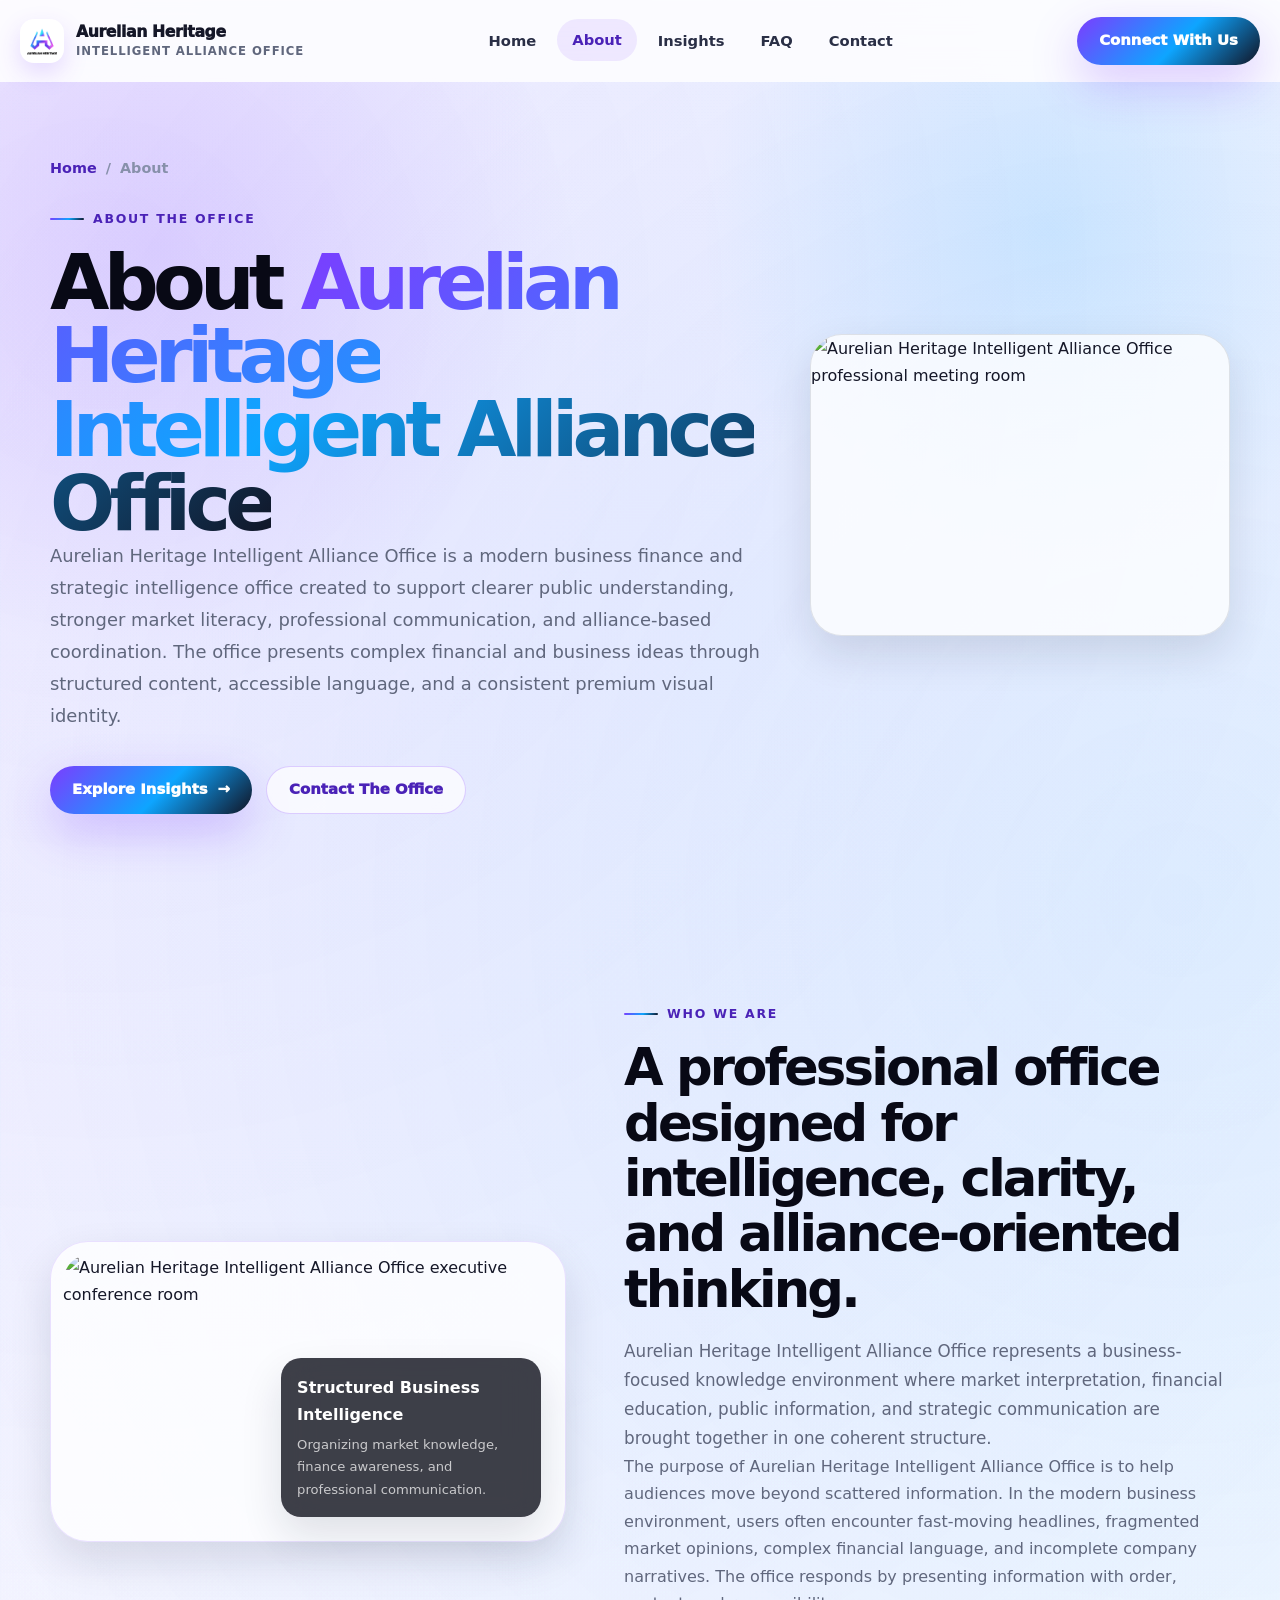
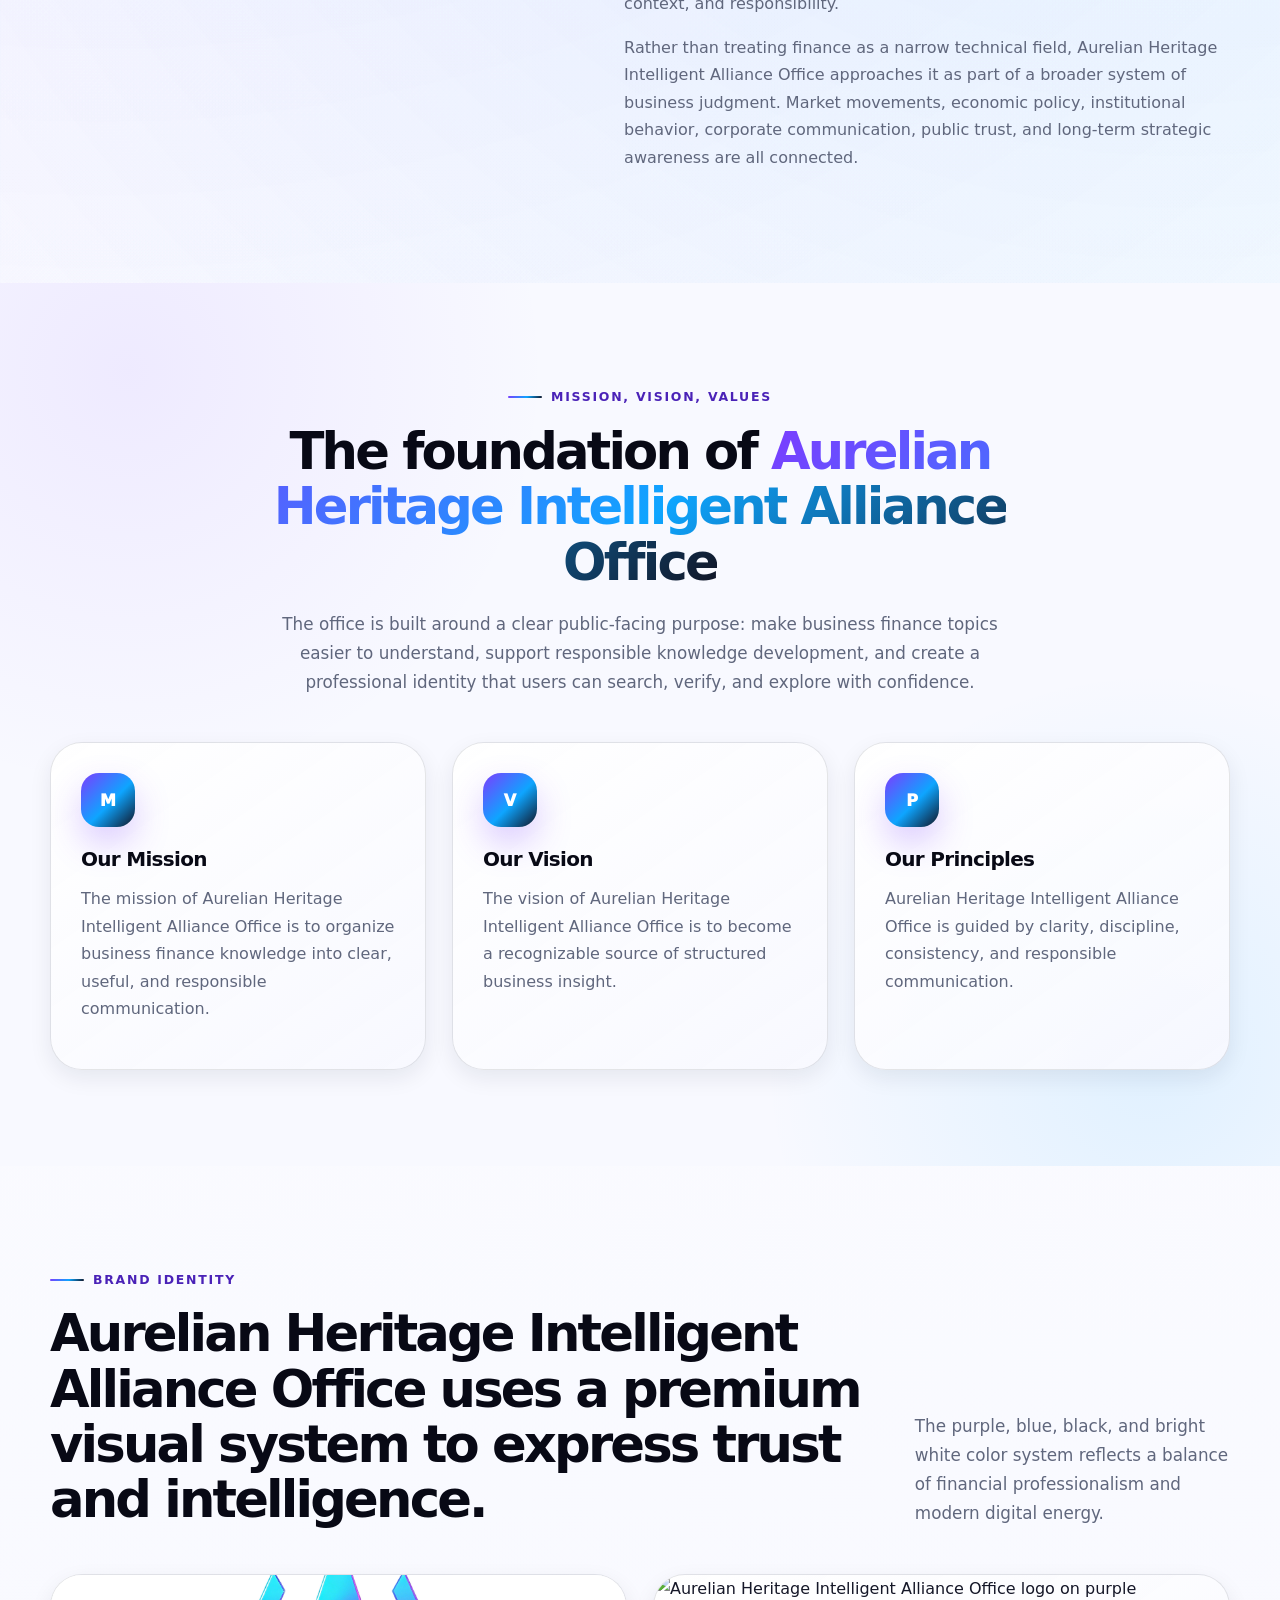
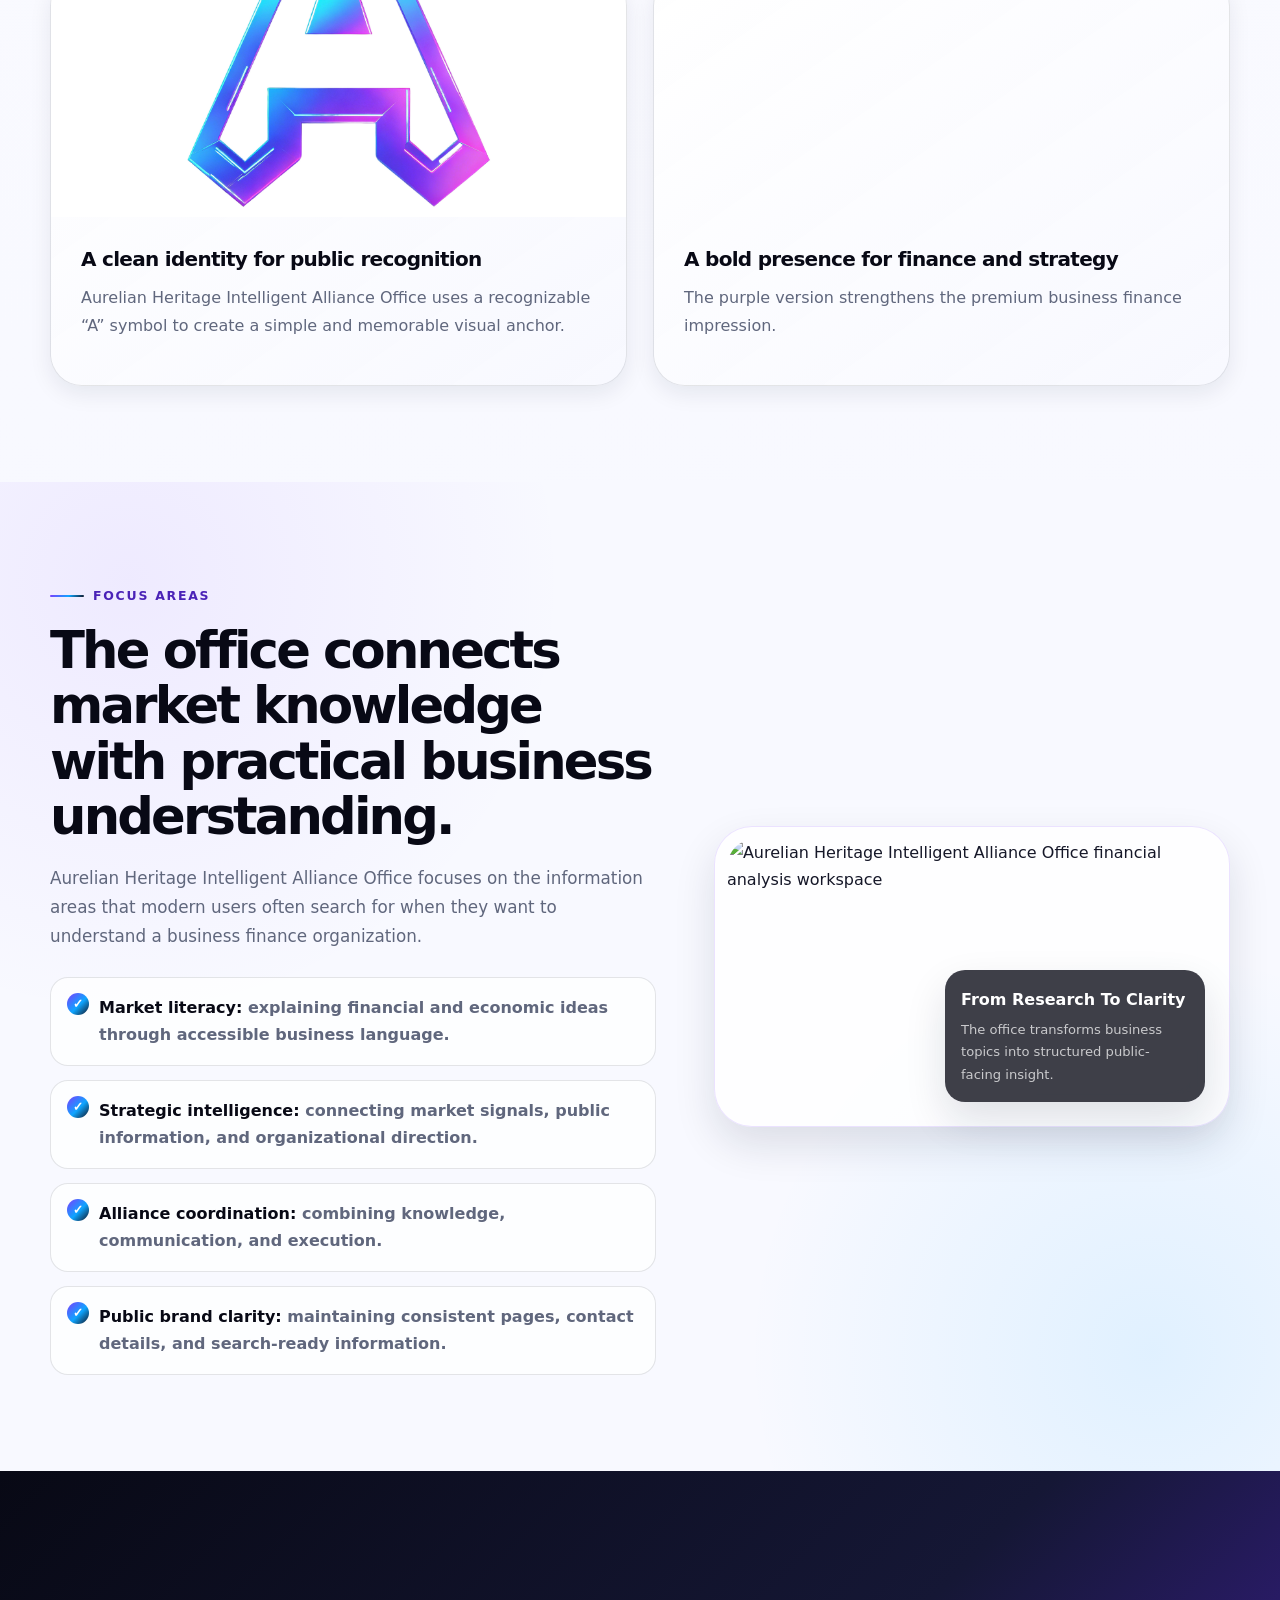
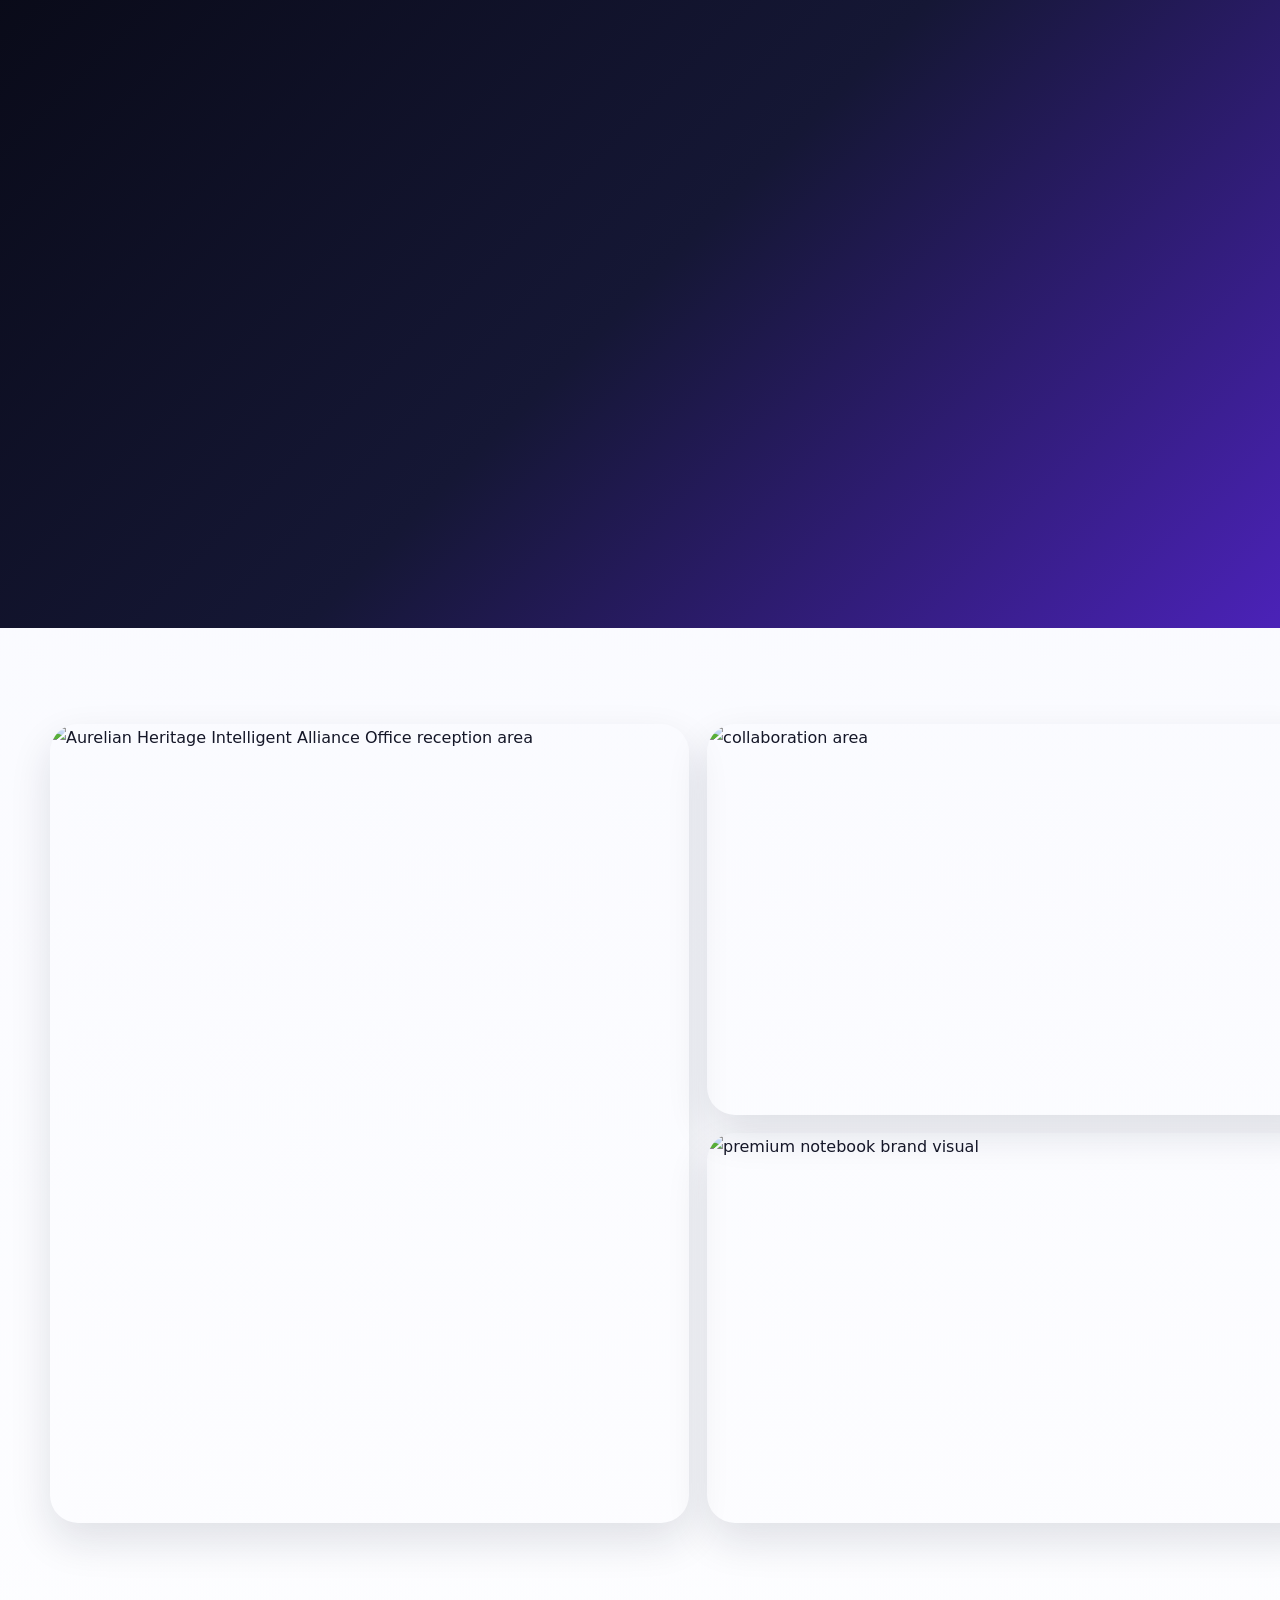
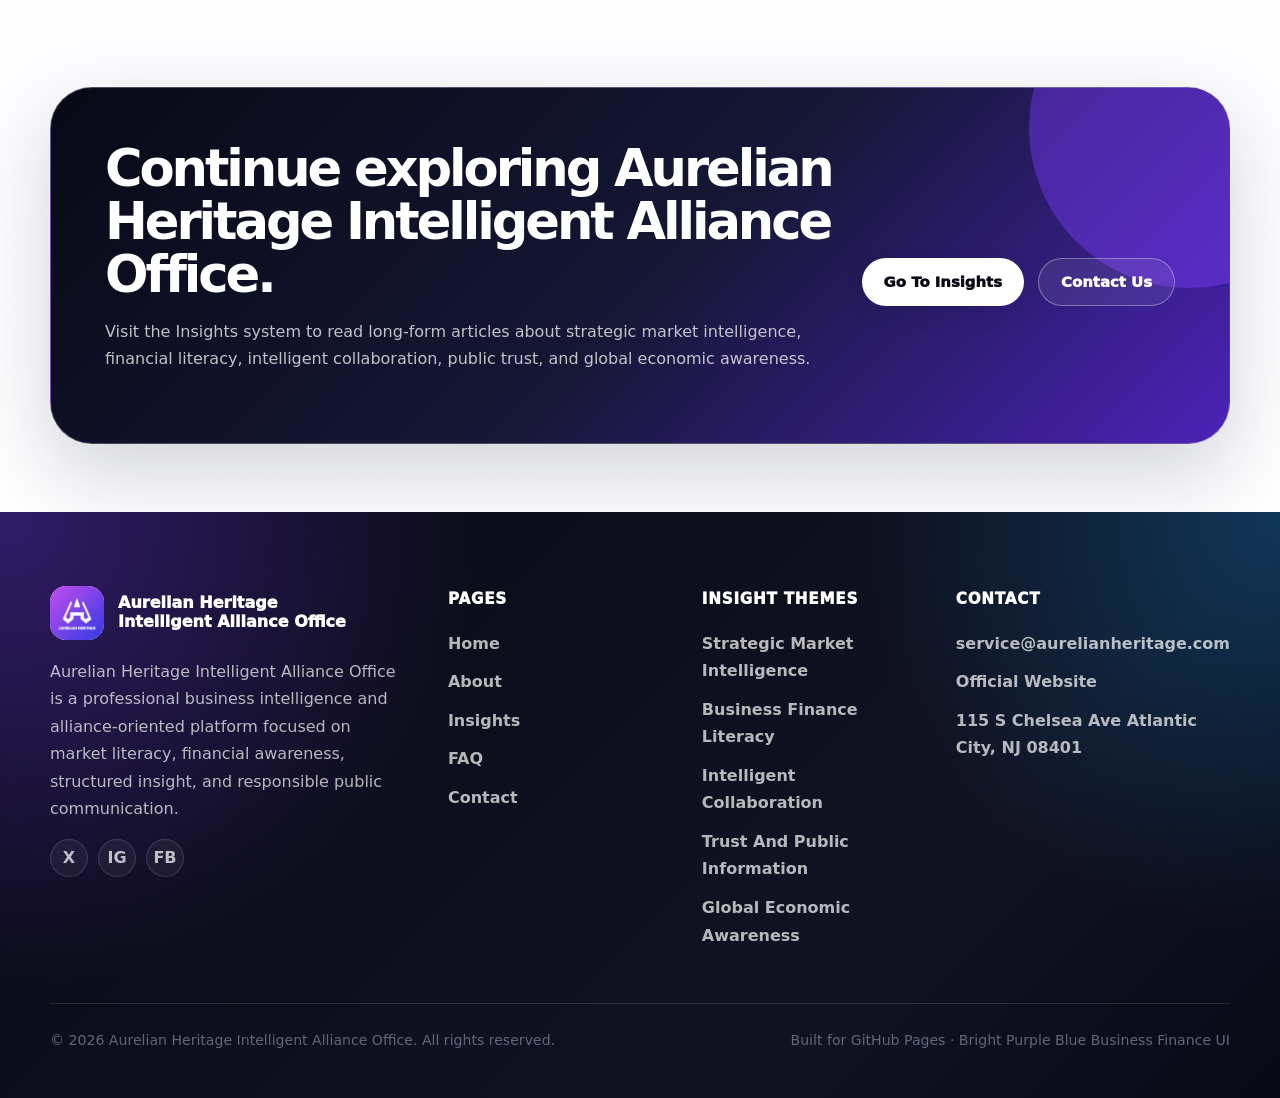
==== commit 97c4513a: "Update about.html" ====
--- a/about.html
+++ b/about.html
@@ -6,4 +6,4 @@
 <section class="page-section bg-light"><div class="container"><div class="split-layout reverse"><div class="reveal-left"><span class="eyebrow">Focus Areas</span><h2 class="section-title">The office connects market knowledge with practical business understanding.</h2><p class="section-subtitle">Aurelian Heritage Intelligent Alliance Office focuses on the information areas that modern users often search for when they want to understand a business finance organization.</p><ul class="check-list"><li><strong>Market literacy:</strong> explaining financial and economic ideas through accessible business language.</li><li><strong>Strategic intelligence:</strong> connecting market signals, public information, and organizational direction.</li><li><strong>Alliance coordination:</strong> combining knowledge, communication, and execution.</li><li><strong>Public brand clarity:</strong> maintaining consistent pages, contact details, and search-ready information.</li></ul></div><div class="split-media media-frame wide reveal-right"><img src="images/15.png" alt="Aurelian Heritage Intelligent Alliance Office financial analysis workspace"/><div class="media-caption"><strong>From Research To Clarity</strong><p>The office transforms business topics into structured public-facing insight.</p></div></div></div></div></section>
 <section class="page-section bg-dark"><div class="container"><div class="split-layout"><div class="reveal-left"><span class="eyebrow">Development Logic</span><h2 class="section-title" style="color:#fff">Aurelian Heritage Intelligent Alliance Office is presented as a complete digital information system.</h2><p class="section-subtitle">The website is structured as a public information hub with a homepage, a detailed About page, a long-form Insights system, an FAQ page, and a Contact page.</p><div class="hero-actions"><a href="insights.html" class="btn btn-light">Read Insights</a><a href="faq.html" class="btn btn-outline" style="color:#fff;border-color:rgba(255,255,255,.34);background:rgba(255,255,255,.08)">View FAQ</a></div></div><div class="timeline reveal-right"><div class="card"><div class="card-body"><h3 class="card-title">Brand Recognition</h3><p>Aurelian Heritage Intelligent Alliance Office begins with a recognizable identity, clear name usage, and a premium finance-oriented design system.</p></div></div><div class="card"><div class="card-body"><h3 class="card-title">Public Explanation</h3><p>The About page explains the office’s purpose, values, philosophy, and focus areas.</p></div></div><div class="card"><div class="card-body"><h3 class="card-title">Insight Expansion</h3><p>The Insights section expands the brand narrative through long-form articles.</p></div></div></div></div></div></section>
 <section class="page-section"><div class="container"><div class="visual-mosaic"><img src="images/14.png" alt="Aurelian Heritage Intelligent Alliance Office reception area" class="mosaic-large reveal-left"/><div class="mosaic-stack"><img src="images/9.png" alt="collaboration area" class="reveal-right delay-1"/><img src="images/44.png" alt="premium notebook brand visual" class="reveal-right delay-2"/></div></div></div></section>
-<section class="page-section-sm"><div class="container"><div class="cta-block reveal"><div class="cta-content"><div><h2>Continue exploring Aurelian Heritage Intelligent Alliance Office.</h2><p>Visit the Insights system to read long-form articles about strategic market intelligence, financial literacy, intelligent collaboration, public trust, and global economic awareness.</p></div><div class="hero-actions"><a href="insights.html" class="btn btn-light">Go To Insights</a><a href="contact.html" class="btn btn-outline" style="color:#fff;border-color:rgba(255,255,255,.34);background:rgba(255,255,255,.08)">Contact Us</a></div></div></div></div></section></main><footer class="site-footer"><div class="container"><div class="footer-grid"><div><a href="index.html" class="footer-brand"><img src="images/LOGO2.png" alt="Aurelian Heritage Intelligent Alliance Office footer logo"/><span>Aurelian Heritage<br/>Intelligent Alliance Office</span></a><p class="footer-about">Aurelian Heritage Intelligent Alliance Office is a professional business intelligence and alliance-oriented platform focused on market literacy, financial awareness, structured insight, and responsible public communication.</p><div class="footer-social"><a href="#" data-social-placeholder aria-label="Aurelian Heritage X profile placeholder">X</a><a href="#" data-social-placeholder aria-label="Aurelian Heritage Instagram profile placeholder">IG</a><a href="#" data-social-placeholder aria-label="Aurelian Heritage Facebook profile placeholder">FB</a></div></div><div><h3 class="footer-title">Pages</h3><ul class="footer-links"><li><a href="index.html">Home</a></li><li><a href="about.html">About</a></li><li><a href="insights.html">Insights</a></li><li><a href="faq.html">FAQ</a></li><li><a href="contact.html">Contact</a></li></ul></div><div><h3 class="footer-title">Insight Themes</h3><ul class="footer-links"><li><a href="article-1.html">Strategic Market Intelligence</a></li><li><a href="article-2.html">Business Finance Literacy</a></li><li><a href="article-3.html">Intelligent Collaboration</a></li><li><a href="article-4.html">Trust And Public Information</a></li><li><a href="article-5.html">Global Economic Awareness</a></li></ul></div><div><h3 class="footer-title">Contact</h3><ul class="footer-links"><li><a href="mailto:service@aurelianheritage.com">service@aurelianheritage.com</a></li><li><a href="https://aurelianheritage.com/" target="_blank" rel="noopener noreferrer">Official Website</a></li><li><a href="https://www.google.com/maps/search/?api=1&query=115%20S%20Chelsea%20Ave%20Atlantic%20City%20New%20Jersey%2008401" target="_blank" rel="noopener noreferrer">115 S Chelsea Ave Atlantic City, NJ 08401</a></li></ul></div></div><div class="footer-bottom"><p>© <span data-current-year></span> Aurelian Heritage Intelligent Alliance Office. All rights reserved.</p><p>Built for GitHub Pages · Bright Purple Blue Business Finance UI</p></div></div></footer><button class="back-to-top" type="button" data-back-to-top aria-label="Back to top">↑</button><script src="js/main.js"></script></body></html>+<section class="page-section-sm"><div class="container"><div class="cta-block reveal"><div class="cta-content"><div><h2>Continue exploring Aurelian Heritage Intelligent Alliance Office.</h2><p>Visit the Insights system to read long-form articles about strategic market intelligence, financial literacy, intelligent collaboration, public trust, and global economic awareness.</p></div><div class="hero-actions"><a href="insights.html" class="btn btn-light">Go To Insights</a><a href="contact.html" class="btn btn-outline" style="color:#fff;border-color:rgba(255,255,255,.34);background:rgba(255,255,255,.08)">Contact Us</a></div></div></div></div></section></main><footer class="site-footer"><div class="container"><div class="footer-grid"><div><a href="index.html" class="footer-brand"><img src="images/LOGO2.jpg" alt="Aurelian Heritage Intelligent Alliance Office footer logo"/><span>Aurelian Heritage<br/>Intelligent Alliance Office</span></a><p class="footer-about">Aurelian Heritage Intelligent Alliance Office is a professional business intelligence and alliance-oriented platform focused on market literacy, financial awareness, structured insight, and responsible public communication.</p><div class="footer-social"><a href="#" data-social-placeholder aria-label="Aurelian Heritage X profile placeholder">X</a><a href="#" data-social-placeholder aria-label="Aurelian Heritage Instagram profile placeholder">IG</a><a href="#" data-social-placeholder aria-label="Aurelian Heritage Facebook profile placeholder">FB</a></div></div><div><h3 class="footer-title">Pages</h3><ul class="footer-links"><li><a href="index.html">Home</a></li><li><a href="about.html">About</a></li><li><a href="insights.html">Insights</a></li><li><a href="faq.html">FAQ</a></li><li><a href="contact.html">Contact</a></li></ul></div><div><h3 class="footer-title">Insight Themes</h3><ul class="footer-links"><li><a href="article-1.html">Strategic Market Intelligence</a></li><li><a href="article-2.html">Business Finance Literacy</a></li><li><a href="article-3.html">Intelligent Collaboration</a></li><li><a href="article-4.html">Trust And Public Information</a></li><li><a href="article-5.html">Global Economic Awareness</a></li></ul></div><div><h3 class="footer-title">Contact</h3><ul class="footer-links"><li><a href="mailto:service@aurelianheritage.com">service@aurelianheritage.com</a></li><li><a href="https://aurelianheritage.com/" target="_blank" rel="noopener noreferrer">Official Website</a></li><li><a href="https://www.google.com/maps/search/?api=1&query=115%20S%20Chelsea%20Ave%20Atlantic%20City%20New%20Jersey%2008401" target="_blank" rel="noopener noreferrer">115 S Chelsea Ave Atlantic City, NJ 08401</a></li></ul></div></div><div class="footer-bottom"><p>© <span data-current-year></span> Aurelian Heritage Intelligent Alliance Office. All rights reserved.</p><p>Built for GitHub Pages · Bright Purple Blue Business Finance UI</p></div></div></footer><button class="back-to-top" type="button" data-back-to-top aria-label="Back to top">↑</button><script src="js/main.js"></script></body></html>
